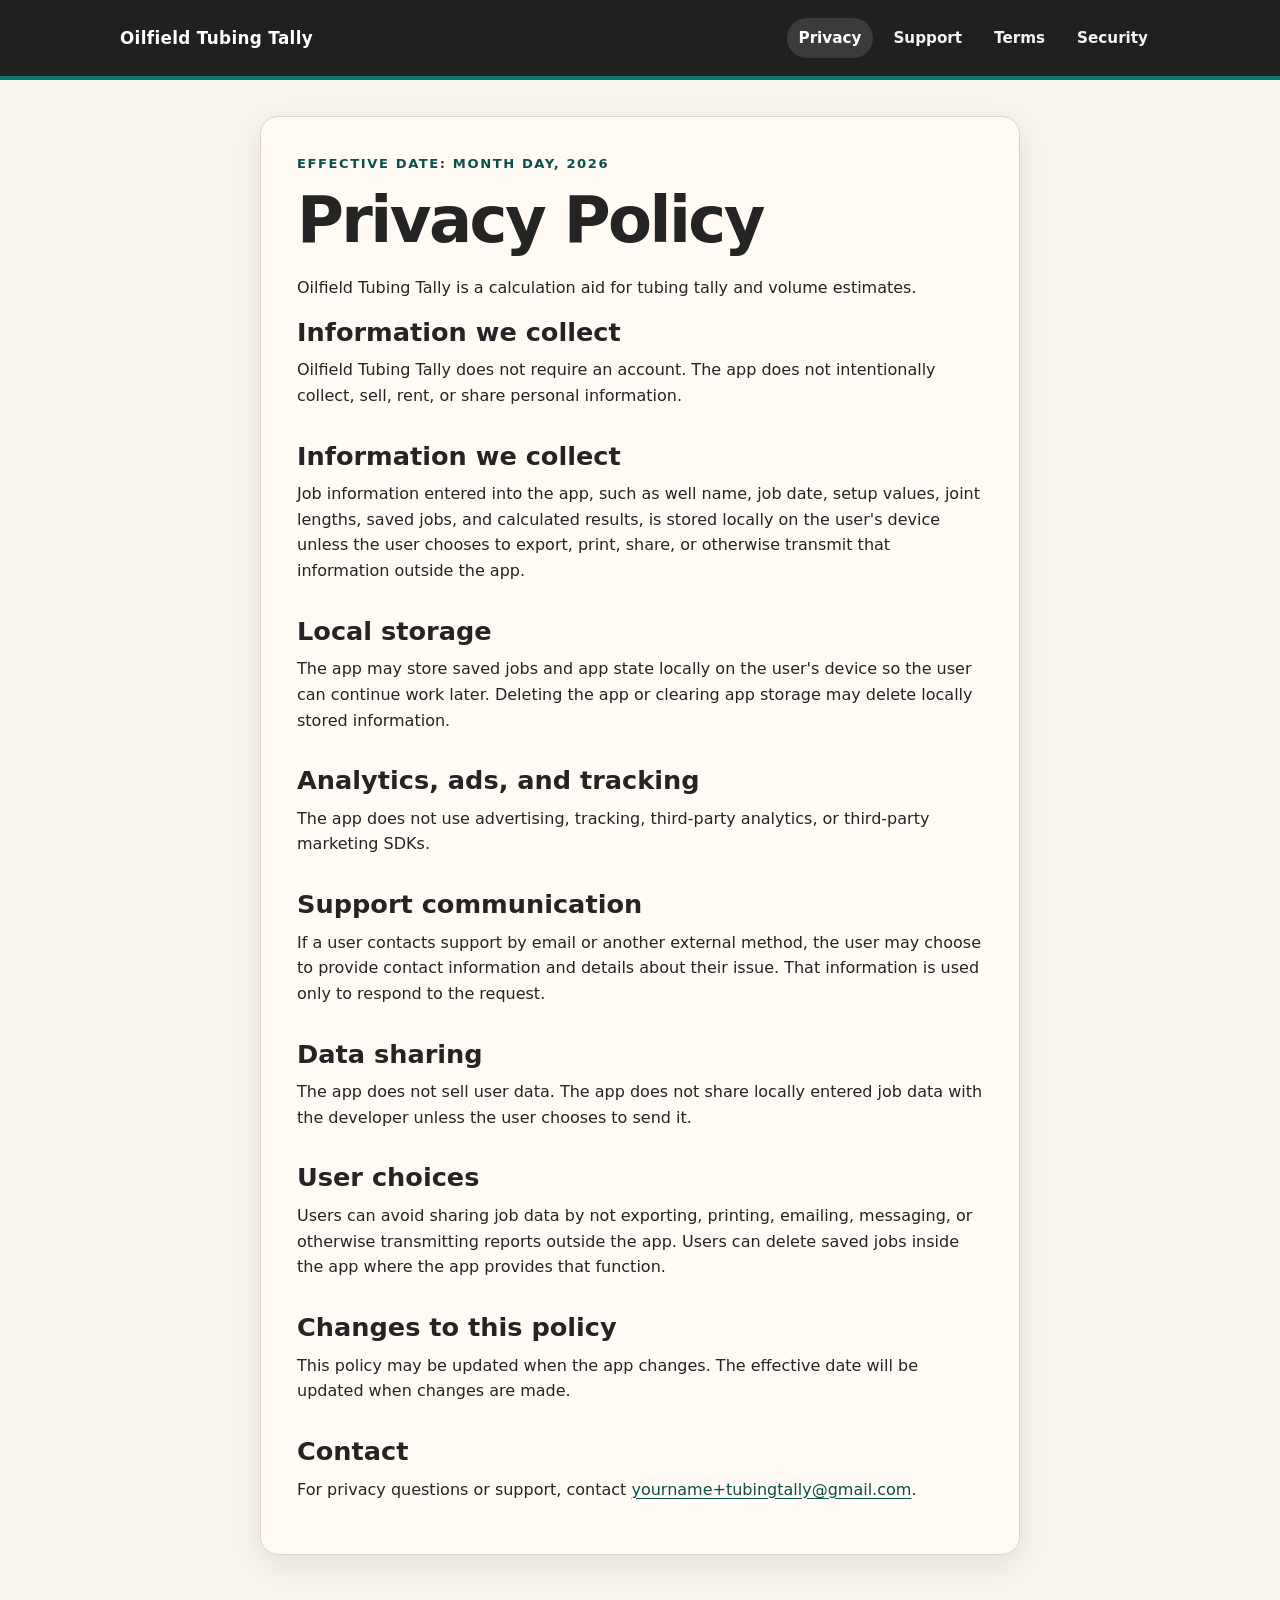
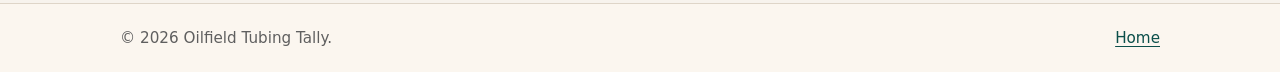
==== privacy.html @ 09df4617 "Add initial HTML structure and supporting files for Oilfield Tubing Tally app" ====
<!doctype html>
<html lang="en">
  <head>
    <meta charset="utf-8" />
    <meta name="viewport" content="width=device-width, initial-scale=1" />
    <title>Privacy Policy | Oilfield Tubing Tally</title>
    <meta name="description" content="Privacy Policy for Oilfield Tubing Tally." />
    <link rel="stylesheet" href="styles.css" />
  </head>
  <body>
    <header class="site-header">
      <div class="container header-inner">
        <a class="site-title" href="index.html">Oilfield Tubing Tally</a>
        <nav class="site-nav" aria-label="Main navigation">
          <a href="privacy.html" aria-current="page">Privacy</a>
          <a href="support.html">Support</a>
          <a href="terms.html">Terms</a>
          <a href="security.html">Security</a>
        </nav>
      </div>
    </header>

    <main class="container page-content narrow">
      <article class="card document">
        <!-- TODO: Replace this placeholder effective date with the actual publish date before submitting the privacy URL to App Store Connect. -->
        <p class="eyebrow">Effective date: Month Day, 2026</p>
        <h1>Privacy Policy</h1>
        <p>
          Oilfield Tubing Tally is a calculation aid for tubing tally and volume estimates.
        </p>
        <h2>Information we collect</h2>
        <p>
          Oilfield Tubing Tally does not require an account. The app does not
          intentionally collect, sell, rent, or share personal information.
        </p>

        <h2>Information we collect</h2>
        <p>
          Job information entered into the app, such as well name, job date,
          setup values, joint lengths, saved jobs, and calculated results, is
          stored locally on the user&apos;s device unless the user chooses to export,
          print, share, or otherwise transmit that information outside the app.
        </p>

        <h2>Local storage</h2>
        <p>
          The app may store saved jobs and app state locally on the user&apos;s device
          so the user can continue work later. Deleting the app or clearing app
          storage may delete locally stored information.
        </p>

        <h2>Analytics, ads, and tracking</h2>
        <p>
          The app does not use advertising, tracking, third-party analytics, or
          third-party marketing SDKs.
        </p>

        <h2>Support communication</h2>
        <p>
          If a user contacts support by email or another external method, the user
          may choose to provide contact information and details about their issue.
          That information is used only to respond to the request.
        </p>

        <h2>Data sharing</h2>
        <p>
          The app does not sell user data. The app does not share locally entered
          job data with the developer unless the user chooses to send it.
        </p>

        <h2>User choices</h2>
        <p>
          Users can avoid sharing job data by not exporting, printing, emailing,
          messaging, or otherwise transmitting reports outside the app. Users can
          delete saved jobs inside the app where the app provides that function.
        </p>

        <h2>Changes to this policy</h2>
        <p>
          This policy may be updated when the app changes. The effective date will
          be updated when changes are made.
        </p>

        <h2>Contact</h2>
        <p>
          For privacy questions or support, contact
          <!-- TODO: Replace this placeholder Gmail address with the final support/privacy email before publishing. -->
          <a href="mailto:yourname+tubingtally@gmail.com">yourname+tubingtally@gmail.com</a>.
        </p>
      </article>
    </main>

    <footer class="site-footer">
      <div class="container footer-inner">
        <p>&copy; 2026 Oilfield Tubing Tally.</p>
        <p><a href="index.html">Home</a></p>
      </div>
    </footer>
  </body>
</html>
---- styles.css ----
:root {
  --color-bg: #f7f3ed;
  --color-surface: #fffaf3;
  --color-text: #242424;
  --color-muted: #5f5f5f;
  --color-border: #ded5c8;
  --color-accent: #0f766e;
  --color-accent-dark: #0b4f4a;
  --color-warning-bg: #e6f0ee;
  --shadow-soft: 0 10px 30px rgba(40, 30, 20, 0.08);
  --radius-lg: 18px;
  --radius-md: 12px;
  --content-width: 1040px;
  --document-width: 760px;
}

* {
  box-sizing: border-box;
}

html {
  min-height: 100%;
}

body {
  min-height: 100%;
  margin: 0;
  font-family: system-ui, -apple-system, BlinkMacSystemFont, "Segoe UI", sans-serif;
  line-height: 1.6;
  color: var(--color-text);
  background: var(--color-bg);
}

a {
  color: var(--color-accent-dark);
  text-decoration-thickness: 0.08em;
  text-underline-offset: 0.18em;
}

a:hover,
a:focus-visible {
  color: var(--color-accent);
}

.container {
  width: min(100% - 32px, var(--content-width));
  margin-inline: auto;
}

.narrow {
  max-width: var(--document-width);
}

.site-header {
  background: #202020;
  color: #ffffff;
  border-bottom: 4px solid var(--color-accent);
}

.header-inner {
  display: flex;
  align-items: center;
  justify-content: space-between;
  gap: 24px;
  padding: 18px 0;
}

.site-title {
  color: #ffffff;
  font-size: 1.05rem;
  font-weight: 800;
  letter-spacing: 0.02em;
  text-decoration: none;
}

.site-title:hover,
.site-title:focus-visible {
  color: #ffffff;
}

.site-nav {
  display: flex;
  align-items: center;
  flex-wrap: wrap;
  gap: 8px;
}

.site-nav a {
  color: #f4f4f4;
  border-radius: 999px;
  padding: 8px 12px;
  font-size: 0.95rem;
  font-weight: 650;
  text-decoration: none;
}

.site-nav a:hover,
.site-nav a:focus-visible,
.site-nav a[aria-current="page"] {
  background: rgba(255, 255, 255, 0.12);
  color: #ffffff;
}

.page-content {
  padding: 36px 0 48px;
}

.card {
  background: var(--color-surface);
  border: 1px solid var(--color-border);
  border-radius: var(--radius-lg);
  box-shadow: var(--shadow-soft);
  padding: clamp(22px, 4vw, 36px);
}

.hero {
  margin-bottom: 24px;
}

.eyebrow {
  margin: 0 0 8px;
  color: var(--color-accent-dark);
  font-size: 0.82rem;
  font-weight: 800;
  letter-spacing: 0.12em;
  text-transform: uppercase;
}

h1,
h2 {
  line-height: 1.2;
}

h1 {
  margin: 0 0 16px;
  font-size: clamp(2rem, 6vw, 4rem);
  letter-spacing: -0.04em;
}

h2 {
  margin: 32px 0 10px;
  font-size: clamp(1.25rem, 3vw, 1.6rem);
}

.card h2:first-child,
.document h2:first-of-type {
  margin-top: 0;
}

p {
  margin: 0 0 16px;
}

.lead {
  max-width: 760px;
  color: var(--color-muted);
  font-size: clamp(1.1rem, 2.4vw, 1.35rem);
}

.grid {
  display: grid;
  gap: 24px;
  margin-bottom: 24px;
}

.two-column {
  grid-template-columns: repeat(2, minmax(0, 1fr));
}

.warning-card {
  background: var(--color-warning-bg);
  border-color: #bad1cd;
}

.button-row {
  display: flex;
  flex-wrap: wrap;
  gap: 12px;
  margin-top: 28px;
}

.button {
  display: inline-flex;
  align-items: center;
  justify-content: center;
  min-height: 44px;
  border: 1px solid var(--color-accent);
  border-radius: var(--radius-md);
  padding: 10px 16px;
  color: var(--color-accent-dark);
  font-weight: 750;
  text-decoration: none;
}

.button.primary {
  background: var(--color-accent);
  color: #ffffff;
}

.button:hover,
.button:focus-visible {
  background: var(--color-accent-dark);
  border-color: var(--color-accent-dark);
  color: #ffffff;
}

.link-list {
  display: grid;
  gap: 10px;
  margin: 0;
  padding-left: 1.2rem;
}

.document ul {
  padding-left: 1.3rem;
}

.document li {
  margin-bottom: 8px;
}

.site-footer {
  border-top: 1px solid var(--color-border);
  color: var(--color-muted);
  background: rgba(255, 250, 243, 0.55);
}

.footer-inner {
  display: flex;
  align-items: center;
  justify-content: space-between;
  gap: 16px;
  padding: 22px 0;
  font-size: 0.95rem;
}

.footer-inner p {
  margin: 0;
}

@media (max-width: 720px) {
  .header-inner,
  .footer-inner {
    align-items: flex-start;
    flex-direction: column;
  }

  .site-nav {
    width: 100%;
  }

  .site-nav a {
    padding-inline: 10px;
  }

  .two-column {
    grid-template-columns: 1fr;
  }
}
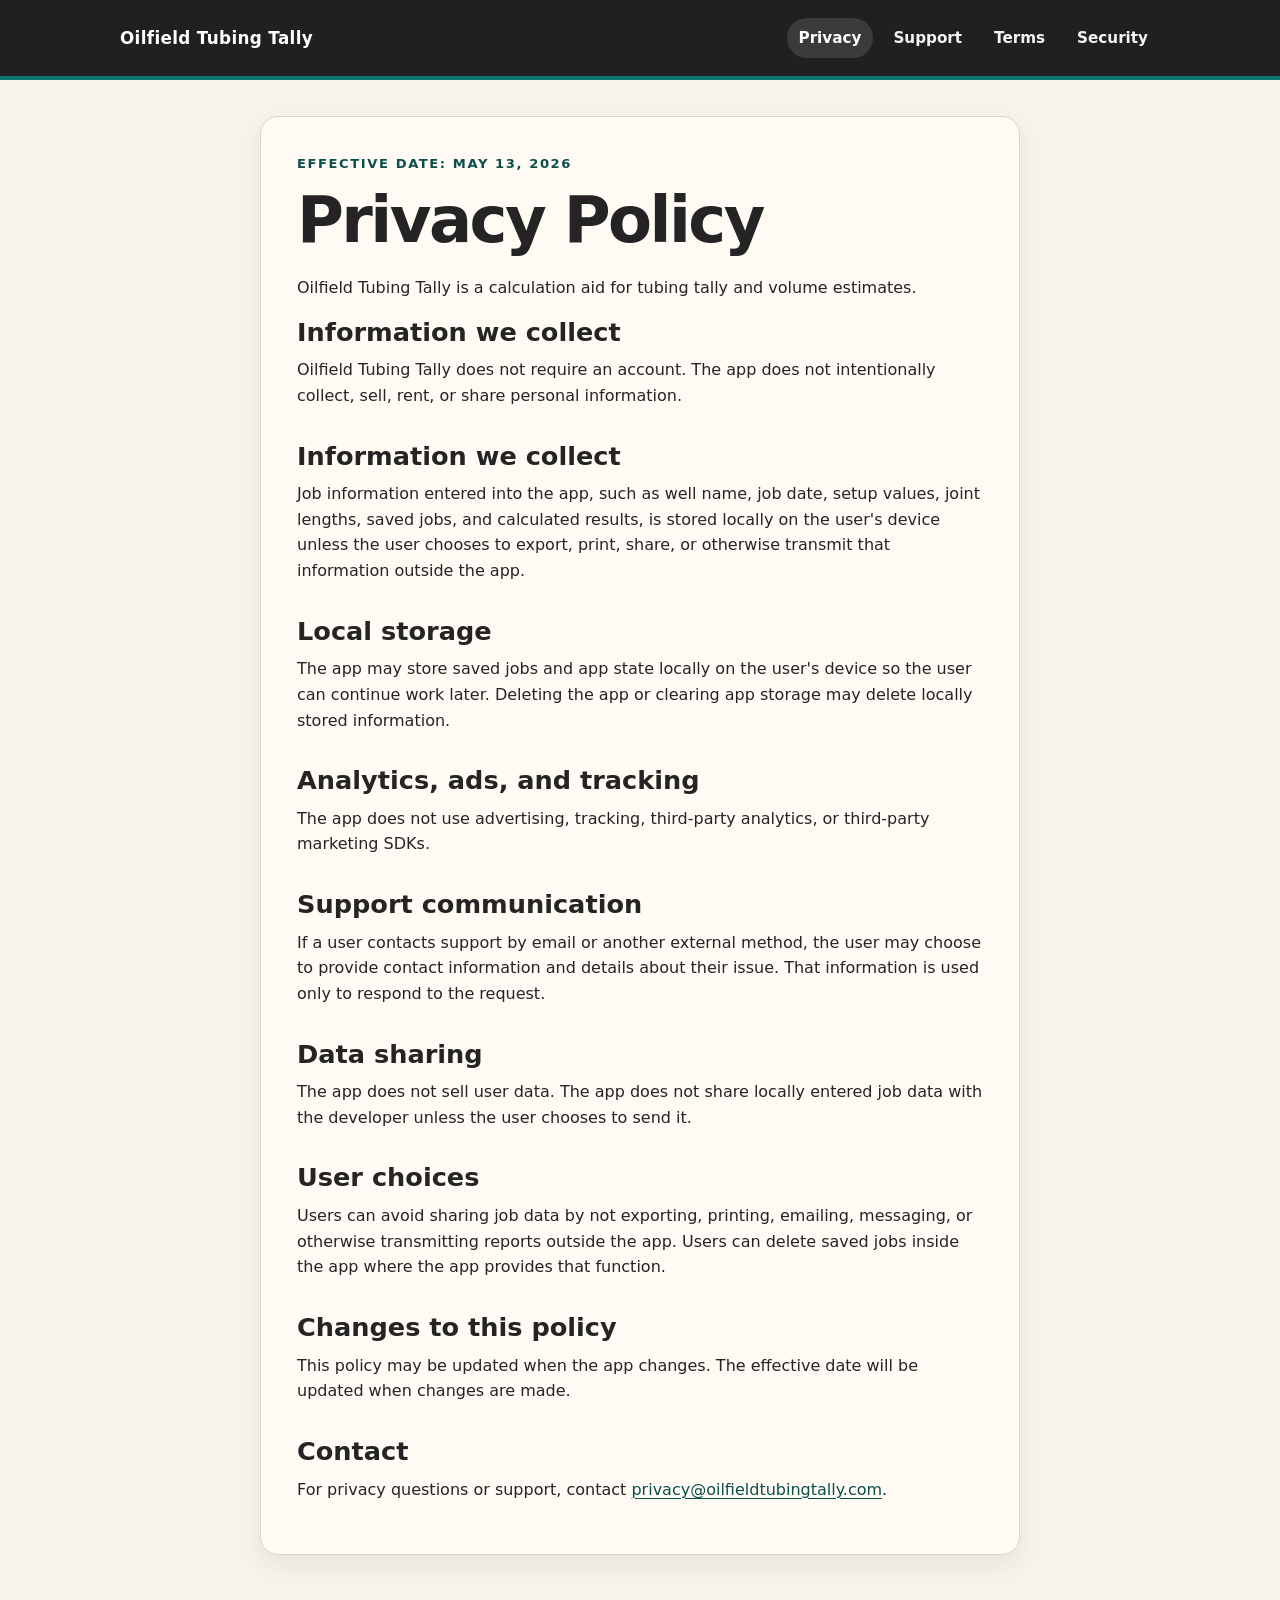
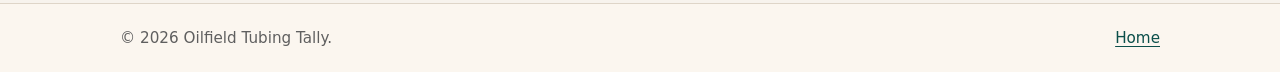
==== commit 2221eabd: "Update support email and effective date in privacy and support pages" ====
--- a/privacy.html
+++ b/privacy.html
@@ -22,8 +22,7 @@
 
     <main class="container page-content narrow">
       <article class="card document">
-        <!-- TODO: Replace this placeholder effective date with the actual publish date before submitting the privacy URL to App Store Connect. -->
-        <p class="eyebrow">Effective date: Month Day, 2026</p>
+        <p class="eyebrow">Effective date: May 13, 2026</p>
         <h1>Privacy Policy</h1>
         <p>
           Oilfield Tubing Tally is a calculation aid for tubing tally and volume estimates.
@@ -84,8 +83,7 @@
         <h2>Contact</h2>
         <p>
           For privacy questions or support, contact
-          <!-- TODO: Replace this placeholder Gmail address with the final support/privacy email before publishing. -->
-          <a href="mailto:yourname+tubingtally@gmail.com">yourname+tubingtally@gmail.com</a>.
+          <a href="mailto:privacy@oilfieldtubingtally.com">privacy@oilfieldtubingtally.com</a>.
         </p>
       </article>
     </main>
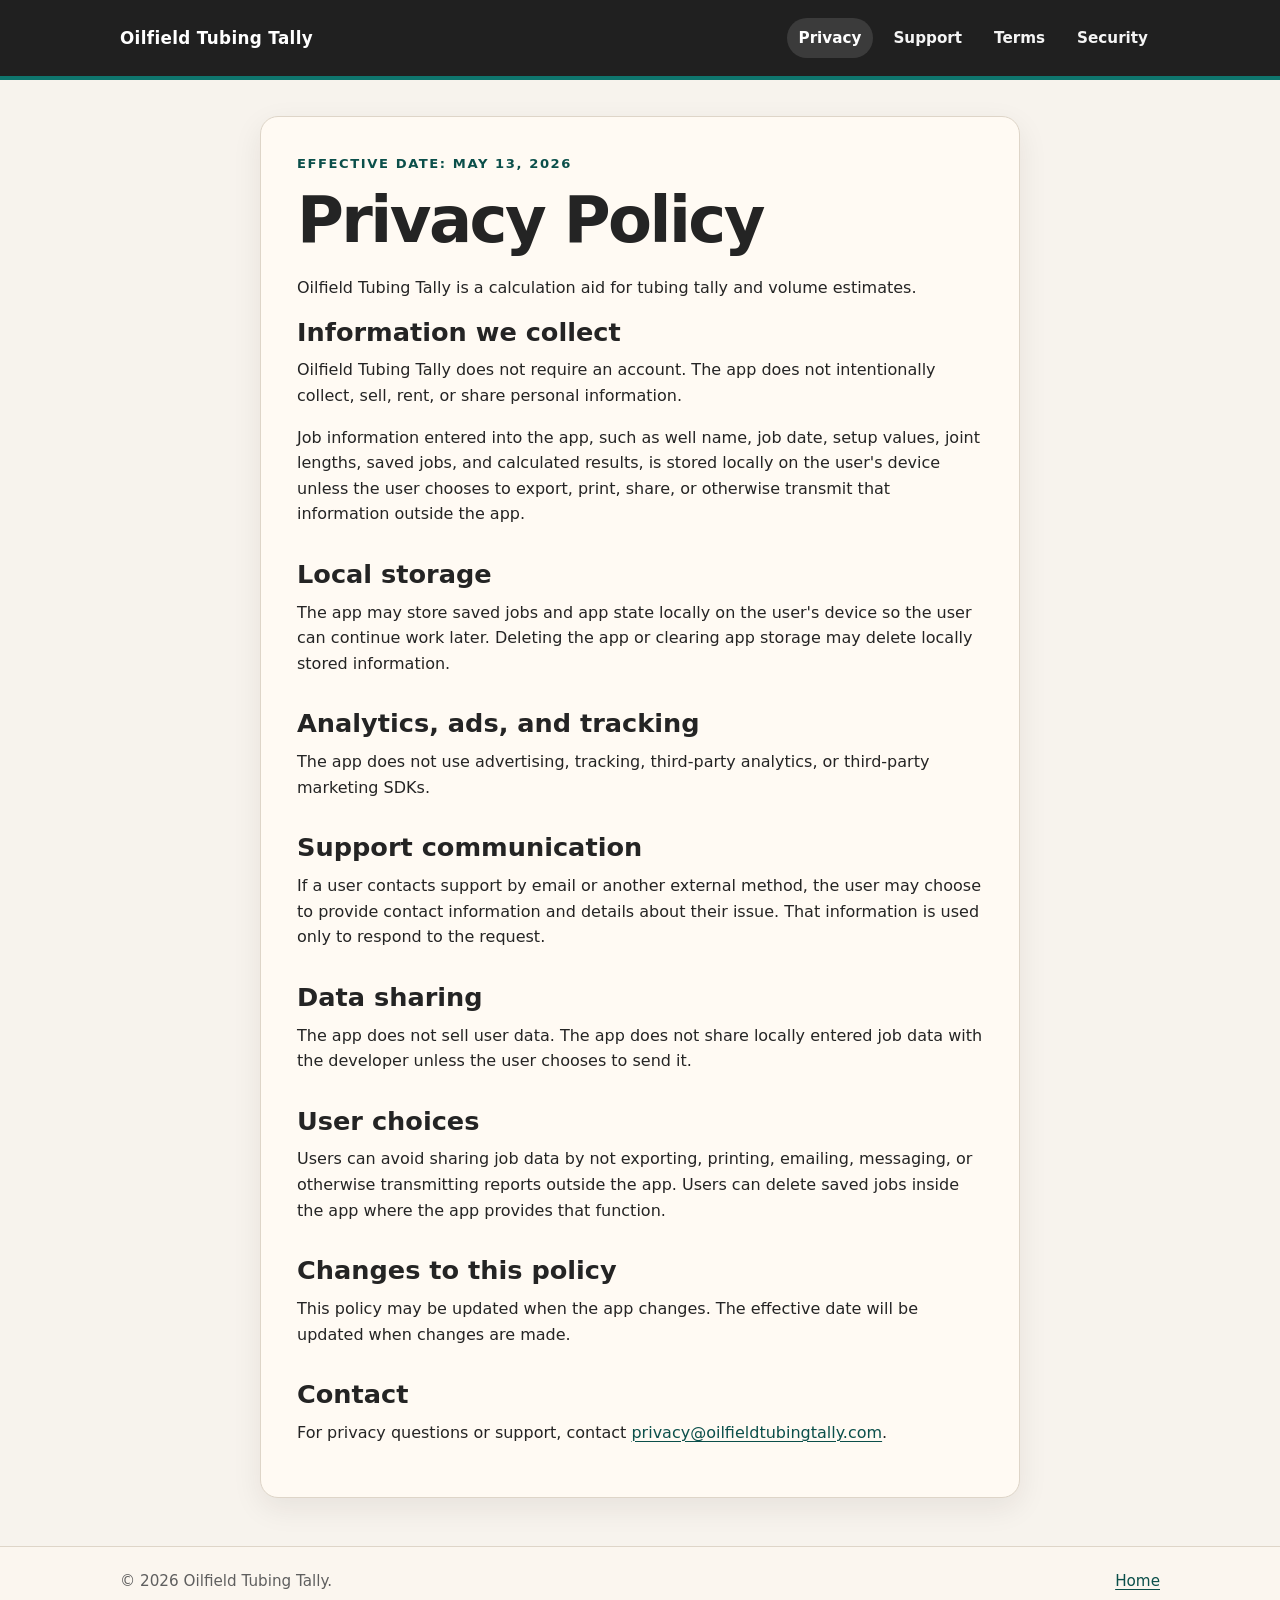
==== commit e9af2ca3: "Remove redundant section header from privacy policy" ====
--- a/privacy.html
+++ b/privacy.html
@@ -32,8 +32,6 @@
           Oilfield Tubing Tally does not require an account. The app does not
           intentionally collect, sell, rent, or share personal information.
         </p>
-
-        <h2>Information we collect</h2>
         <p>
           Job information entered into the app, such as well name, job date,
           setup values, joint lengths, saved jobs, and calculated results, is
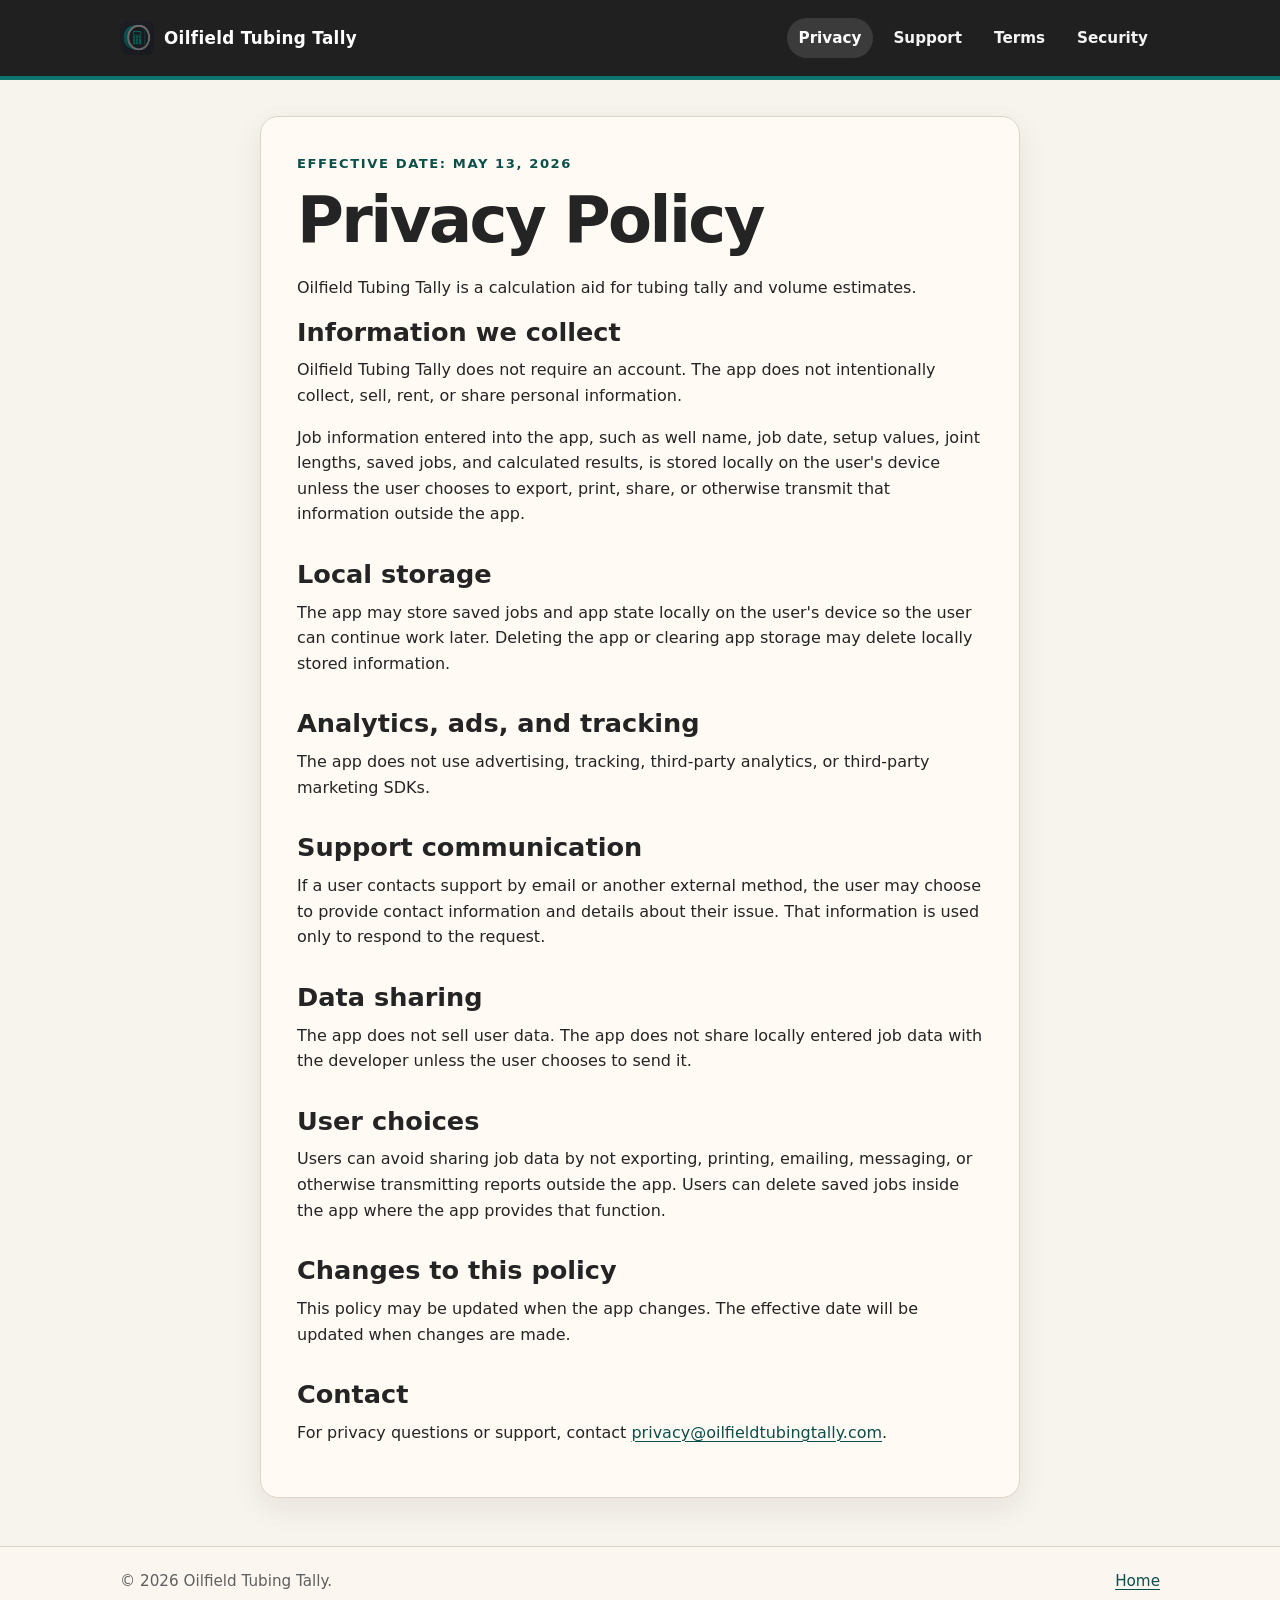
==== commit 50cb2eb6: "Enhance site title accessibility and visual design by adding an icon and updating markup across mult" ====
--- a/privacy.html
+++ b/privacy.html
@@ -5,12 +5,17 @@
     <meta name="viewport" content="width=device-width, initial-scale=1" />
     <title>Privacy Policy | Oilfield Tubing Tally</title>
     <meta name="description" content="Privacy Policy for Oilfield Tubing Tally." />
+    <link rel="icon" href="favicon.ico" sizes="any" />
+    <link rel="apple-touch-icon" href="apple-touch-icon.png" />
     <link rel="stylesheet" href="styles.css" />
   </head>
   <body>
     <header class="site-header">
       <div class="container header-inner">
-        <a class="site-title" href="index.html">Oilfield Tubing Tally</a>
+        <a class="site-title" href="index.html" aria-label="Oilfield Tubing Tally home">
+          <img class="site-title-icon" src="apple-touch-icon.png" alt="" aria-hidden="true" />
+          <span>Oilfield Tubing Tally</span>
+        </a>
         <nav class="site-nav" aria-label="Main navigation">
           <a href="privacy.html" aria-current="page">Privacy</a>
           <a href="support.html">Support</a>
--- a/styles.css
+++ b/styles.css
@@ -66,11 +66,22 @@
 }
 
 .site-title {
+  display: inline-flex;
+  align-items: center;
+  gap: 10px;
   color: #ffffff;
   font-size: 1.05rem;
   font-weight: 800;
   letter-spacing: 0.02em;
   text-decoration: none;
+}
+
+.site-title-icon {
+  width: 34px;
+  height: 34px;
+  border-radius: 8px;
+  object-fit: cover;
+  flex: 0 0 auto;
 }
 
 .site-title:hover,
@@ -245,6 +256,11 @@
     flex-direction: column;
   }
 
+  .site-title-icon {
+    width: 32px;
+    height: 32px;
+  }
+
   .site-nav {
     width: 100%;
   }
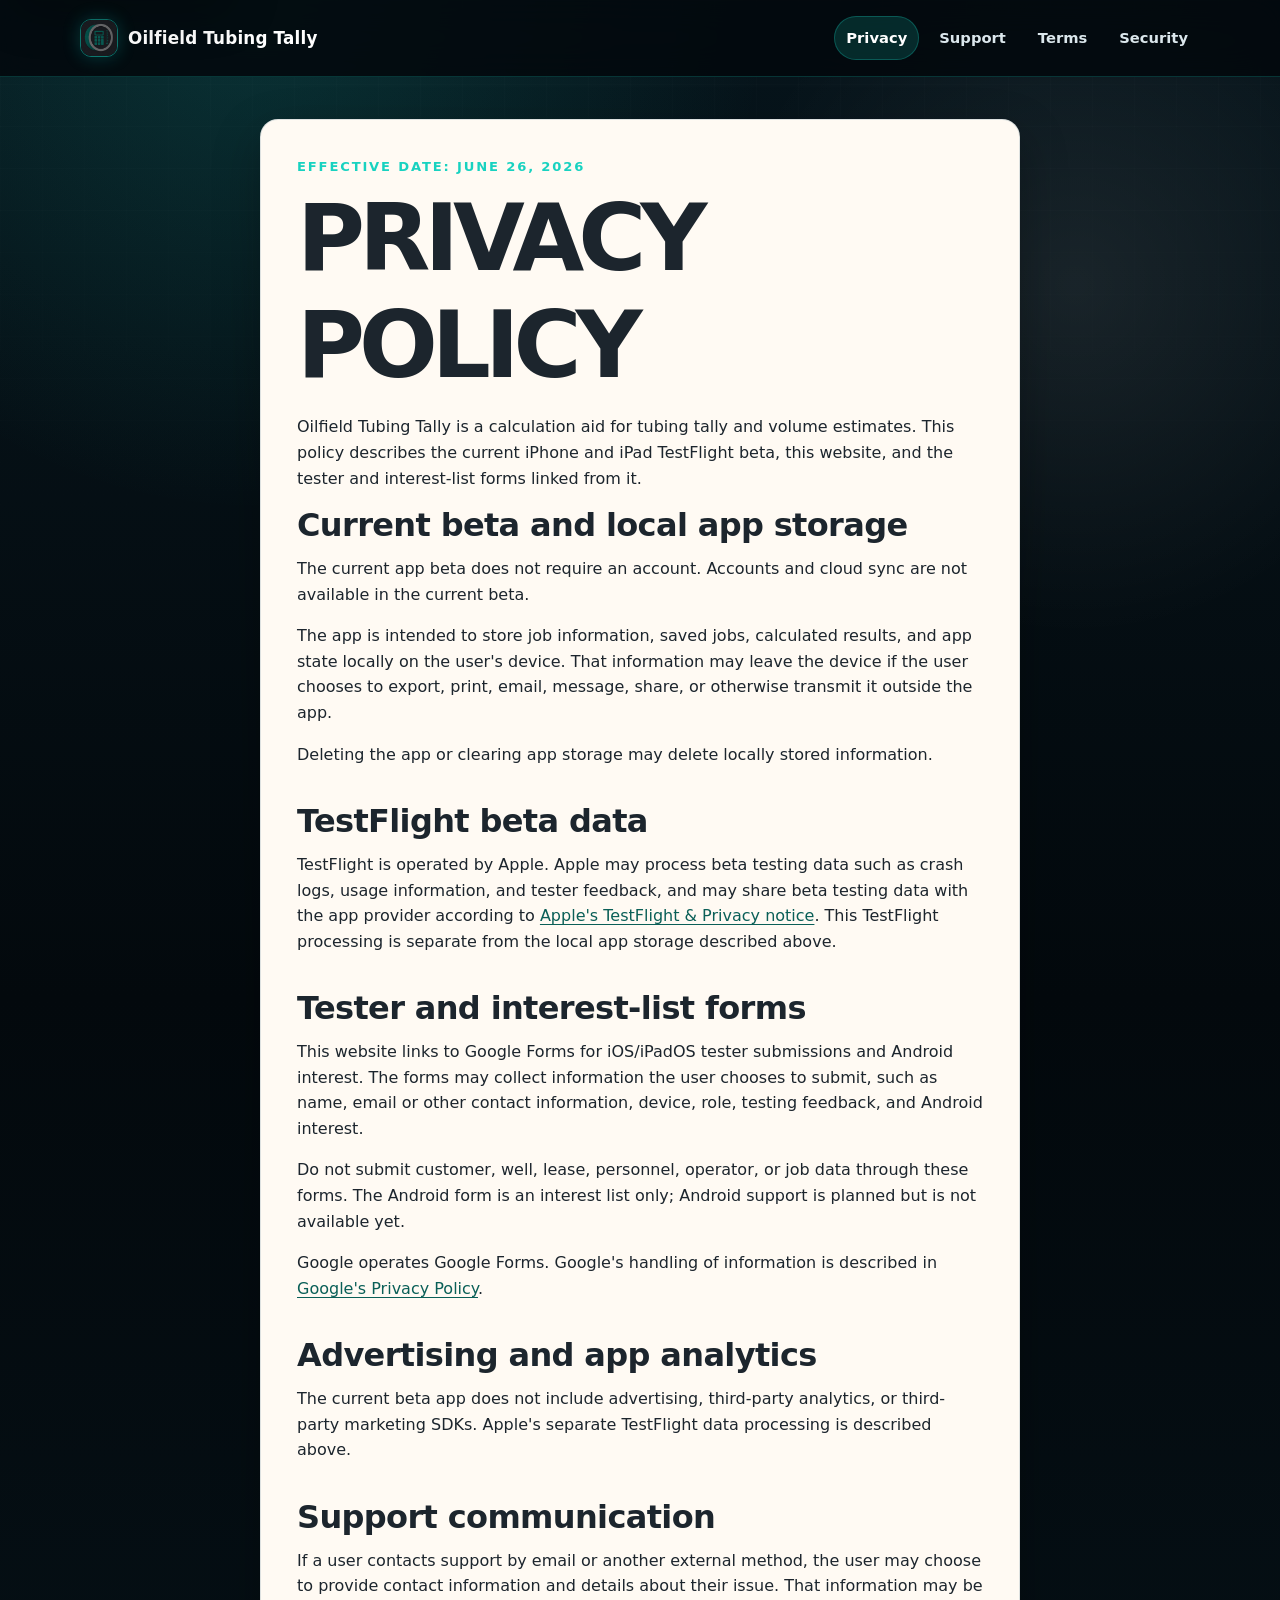
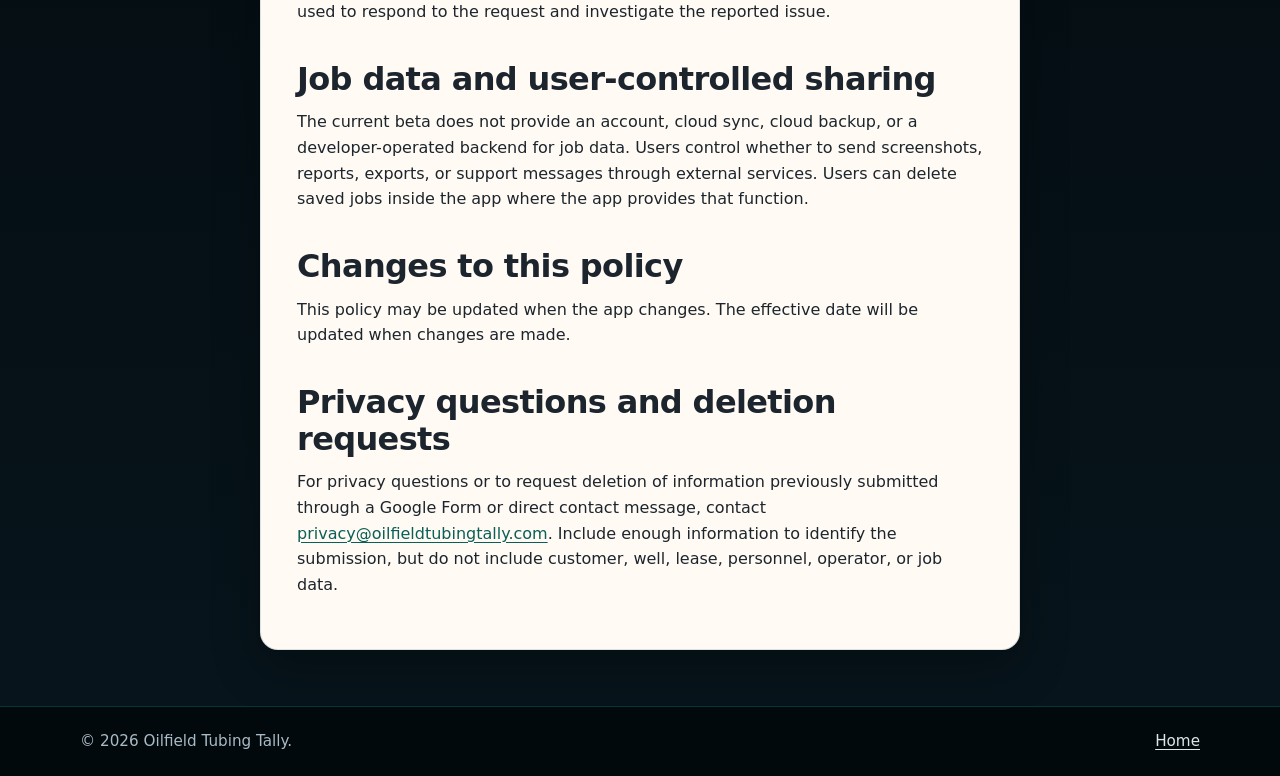
==== commit 8f269908: "Enhance accessibility and content clarity across multiple pages; add skip links, update headings, an" ====
--- a/privacy.html
+++ b/privacy.html
@@ -10,6 +10,7 @@
     <link rel="stylesheet" href="styles.css" />
   </head>
   <body>
+    <a class="skip-link" href="#main-content">Skip to main content</a>
     <header class="site-header">
       <div class="container header-inner">
         <a class="site-title" href="index.html" aria-label="Oilfield Tubing Tally home">
@@ -25,56 +26,82 @@
       </div>
     </header>
 
-    <main class="container page-content narrow">
+    <main class="container page-content narrow" id="main-content" tabindex="-1">
       <article class="card document">
-        <p class="eyebrow">Effective date: May 13, 2026</p>
+        <p class="eyebrow">Effective date: June 26, 2026</p>
         <h1>Privacy Policy</h1>
         <p>
-          Oilfield Tubing Tally is a calculation aid for tubing tally and volume estimates.
+          Oilfield Tubing Tally is a calculation aid for tubing tally and volume
+          estimates. This policy describes the current iPhone and iPad TestFlight
+          beta, this website, and the tester and interest-list forms linked from it.
         </p>
-        <h2>Information we collect</h2>
+
+        <h2>Current beta and local app storage</h2>
         <p>
-          Oilfield Tubing Tally does not require an account. The app does not
-          intentionally collect, sell, rent, or share personal information.
+          The current app beta does not require an account. Accounts and cloud sync
+          are not available in the current beta.
         </p>
         <p>
-          Job information entered into the app, such as well name, job date,
-          setup values, joint lengths, saved jobs, and calculated results, is
-          stored locally on the user&apos;s device unless the user chooses to export,
-          print, share, or otherwise transmit that information outside the app.
+          The app is intended to store job information, saved jobs, calculated
+          results, and app state locally on the user&apos;s device. That information
+          may leave the device if the user chooses to export, print, email, message,
+          share, or otherwise transmit it outside the app.
+        </p>
+        <p>
+          Deleting the app or clearing app storage may delete locally stored
+          information.
         </p>
 
-        <h2>Local storage</h2>
+        <h2>TestFlight beta data</h2>
         <p>
-          The app may store saved jobs and app state locally on the user&apos;s device
-          so the user can continue work later. Deleting the app or clearing app
-          storage may delete locally stored information.
+          TestFlight is operated by Apple. Apple may process beta testing data such
+          as crash logs, usage information, and tester feedback, and may share beta
+          testing data with the app provider according to
+          <a href="https://www.apple.com/legal/privacy/data/en/test-flight/">Apple&apos;s TestFlight &amp; Privacy notice</a>.
+          This TestFlight processing is separate from the local app storage
+          described above.
         </p>
 
-        <h2>Analytics, ads, and tracking</h2>
+        <h2>Tester and interest-list forms</h2>
         <p>
-          The app does not use advertising, tracking, third-party analytics, or
-          third-party marketing SDKs.
+          This website links to Google Forms for iOS/iPadOS tester submissions and
+          Android interest. The forms may collect information the user chooses to
+          submit, such as name, email or other contact information, device, role,
+          testing feedback, and Android interest.
+        </p>
+        <p>
+          Do not submit customer, well, lease, personnel, operator, or job data
+          through these forms. The Android form is an interest list only; Android
+          support is planned but is not available yet.
+        </p>
+        <p>
+          Google operates Google Forms. Google&apos;s handling of information is
+          described in
+          <a href="https://policies.google.com/privacy">Google&apos;s Privacy Policy</a>.
+        </p>
+
+        <h2>Advertising and app analytics</h2>
+        <p>
+          The current beta app does not include advertising, third-party analytics,
+          or third-party marketing SDKs. Apple&apos;s separate TestFlight data
+          processing is described above.
         </p>
 
         <h2>Support communication</h2>
         <p>
           If a user contacts support by email or another external method, the user
           may choose to provide contact information and details about their issue.
-          That information is used only to respond to the request.
+          That information may be used to respond to the request and investigate
+          the reported issue.
         </p>
 
-        <h2>Data sharing</h2>
+        <h2>Job data and user-controlled sharing</h2>
         <p>
-          The app does not sell user data. The app does not share locally entered
-          job data with the developer unless the user chooses to send it.
-        </p>
-
-        <h2>User choices</h2>
-        <p>
-          Users can avoid sharing job data by not exporting, printing, emailing,
-          messaging, or otherwise transmitting reports outside the app. Users can
-          delete saved jobs inside the app where the app provides that function.
+          The current beta does not provide an account, cloud sync, cloud backup, or
+          a developer-operated backend for job data. Users control whether to send
+          screenshots, reports, exports, or support messages through external
+          services. Users can delete saved jobs inside the app where the app
+          provides that function.
         </p>
 
         <h2>Changes to this policy</h2>
@@ -83,10 +110,13 @@
           be updated when changes are made.
         </p>
 
-        <h2>Contact</h2>
+        <h2>Privacy questions and deletion requests</h2>
         <p>
-          For privacy questions or support, contact
+          For privacy questions or to request deletion of information previously
+          submitted through a Google Form or direct contact message, contact
           <a href="mailto:privacy@oilfieldtubingtally.com">privacy@oilfieldtubingtally.com</a>.
+          Include enough information to identify the submission, but do not include
+          customer, well, lease, personnel, operator, or job data.
         </p>
       </article>
     </main>
--- a/styles.css
+++ b/styles.css
@@ -1,17 +1,143 @@
 :root {
-  --color-bg: #f7f3ed;
-  --color-surface: #fffaf3;
-  --color-text: #242424;
-  --color-muted: #5f5f5f;
-  --color-border: #ded5c8;
-  --color-accent: #0f766e;
-  --color-accent-dark: #0b4f4a;
+  --color-bg: #061015;
+  --color-bg-deep: #03090d;
+  --color-surface: #0f1b23;
+  --color-surface-strong: #14242e;
+  --color-surface-light: #fffaf3;
+  --color-text: #f4f7f8;
+  --color-text-dark: #1c252d;
+  --color-muted: #a9bac4;
+  --color-muted-dark: #5f6f7b;
+  --color-border: rgba(133, 158, 172, 0.28);
+  --color-border-light: #d8e0e5;
+  --color-accent: #0f8f82;
+  --color-accent-bright: #18d2c0;
+  --color-accent-dark: #0a5f57;
+  --color-danger: #9e2017;
   --color-warning-bg: #e6f0ee;
-  --shadow-soft: 0 10px 30px rgba(40, 30, 20, 0.08);
+  --shadow-soft: 0 18px 48px rgba(0, 0, 0, 0.28);
+  --shadow-glow: 0 0 38px rgba(24, 210, 192, 0.28);
+  --radius-xl: 26px;
   --radius-lg: 18px;
   --radius-md: 12px;
-  --content-width: 1040px;
+  --content-width: 1120px;
   --document-width: 760px;
+
+}
+
+
+/* How it works timeline */
+.how-it-works {
+  padding: clamp(24px, 4vw, 38px);
+  text-align: center;
+}
+
+.how-it-works > .eyebrow {
+  margin: 0 0 1.75rem;
+  color: var(--color-text-dark);
+  font-size: clamp(1.35rem, 2vw, 1.9rem);
+  font-weight: 900;
+  letter-spacing: 0.12em;
+}
+
+.how-it-works .steps {
+  position: relative;
+  display: grid;
+  grid-template-columns: repeat(4, minmax(0, 1fr));
+  gap: clamp(1rem, 3vw, 2.5rem);
+  padding: 0;
+  text-align: center;
+}
+
+.how-it-works .step {
+  position: relative;
+  display: flex;
+  flex-direction: column;
+  align-items: center;
+  text-align: center;
+}
+
+.how-it-works .step:not(:last-child)::after {
+  content: "";
+  position: absolute;
+  top: 2.75rem;
+  left: calc(50% + 3.1rem);
+  z-index: 0;
+  width: calc(100% - 6.2rem);
+  border-top: 3px dashed rgba(8, 42, 47, 0.55);
+}
+
+.step-icon-wrap {
+  position: relative;
+  z-index: 1;
+  display: inline-flex;
+  margin-bottom: 1.15rem;
+}
+
+.how-it-works .step-icon {
+  display: grid;
+  width: 5.5rem;
+  height: 5.5rem;
+  margin: 0;
+  place-items: center;
+  color: var(--color-accent-bright);
+  background: #021218;
+  border: 3px solid rgba(255, 255, 255, 0.78);
+  border-radius: 999px;
+  box-shadow: 0 0.7rem 1.35rem rgba(2, 18, 24, 0.25);
+}
+
+.how-it-works .step-number {
+  position: absolute;
+  top: 0.4rem;
+  right: -0.55rem;
+  display: grid;
+  width: 2.1rem;
+  height: 2.1rem;
+  margin: 0;
+  place-items: center;
+  color: #ffffff;
+  background: var(--color-accent-dark);
+  border: 2px solid rgba(255, 255, 255, 0.85);
+  border-radius: 999px;
+  font-size: 1rem;
+  font-weight: 900;
+  line-height: 1;
+  box-shadow: 0 0.35rem 0.8rem rgba(2, 18, 24, 0.25);
+}
+
+.how-it-works .step h3 {
+  margin: 0 0 0.55rem;
+  color: var(--color-text-dark);
+  font-size: clamp(1.05rem, 1.7vw, 1.25rem);
+}
+
+.how-it-works .step p {
+  max-width: 16rem;
+  margin: 0;
+  color: var(--color-muted-dark);
+}
+
+@media (max-width: 940px) {
+  .how-it-works .steps {
+    grid-template-columns: repeat(2, minmax(0, 1fr));
+    row-gap: 2.5rem;
+  }
+
+  .how-it-works .step:not(:last-child)::after {
+    display: none;
+  }
+}
+
+@media (max-width: 720px) {
+  .how-it-works .steps {
+    grid-template-columns: 1fr;
+  }
+
+  .how-it-works .step-icon {
+    width: 5.25rem;
+    height: 5.25rem;
+  }
 }
 
 * {
@@ -20,6 +146,23 @@
 
 html {
   min-height: 100%;
+  scroll-behavior: smooth;
+}
+
+@media (prefers-reduced-motion: reduce) {
+  html {
+    scroll-behavior: auto;
+  }
+}
+
+[id] {
+  scroll-margin-top: 96px;
+}
+
+@media (max-width: 720px) {
+  [id] {
+    scroll-margin-top: 190px;
+  }
 }
 
 body {
@@ -28,18 +171,79 @@
   font-family: system-ui, -apple-system, BlinkMacSystemFont, "Segoe UI", sans-serif;
   line-height: 1.6;
   color: var(--color-text);
-  background: var(--color-bg);
+  background:
+    radial-gradient(circle at 20% 0%, rgba(24, 210, 192, 0.16), transparent 32rem),
+    radial-gradient(circle at 84% 12%, rgba(255, 255, 255, 0.08), transparent 22rem),
+    linear-gradient(180deg, #07151c 0%, var(--color-bg-deep) 42%, #07151c 100%);
+}
+
+body::before {
+  position: fixed;
+  inset: 0;
+  z-index: -1;
+  pointer-events: none;
+  content: "";
+  background:
+    linear-gradient(rgba(255, 255, 255, 0.018) 1px, transparent 1px),
+    linear-gradient(90deg, rgba(255, 255, 255, 0.014) 1px, transparent 1px);
+  background-size: 42px 42px;
+  mask-image: linear-gradient(to bottom, rgba(0, 0, 0, 0.75), transparent 78%);
 }
 
 a {
-  color: var(--color-accent-dark);
+  color: var(--color-accent-bright);
   text-decoration-thickness: 0.08em;
   text-underline-offset: 0.18em;
 }
 
 a:hover,
 a:focus-visible {
-  color: var(--color-accent);
+  color: #ffffff;
+}
+
+.visually-hidden {
+  position: absolute;
+  width: 1px;
+  height: 1px;
+  padding: 0;
+  margin: -1px;
+  overflow: hidden;
+  clip: rect(0, 0, 0, 0);
+  clip-path: inset(50%);
+  white-space: nowrap;
+  border: 0;
+}
+
+.skip-link {
+  position: fixed;
+  top: 12px;
+  left: 12px;
+  z-index: 100;
+  display: inline-flex;
+  align-items: center;
+  min-height: 44px;
+  padding: 8px 14px;
+  color: #ffffff;
+  font-weight: 800;
+  text-decoration: none;
+  background: var(--color-accent-dark);
+  border: 2px solid #ffffff;
+  border-radius: var(--radius-md);
+  box-shadow: var(--shadow-soft);
+  transform: translateY(calc(-100% - 20px));
+}
+
+.skip-link:focus,
+.skip-link:focus-visible {
+  color: #ffffff;
+  outline: 3px solid var(--color-accent-bright);
+  outline-offset: 3px;
+  transform: translateY(0);
+}
+
+img {
+  max-width: 100%;
+  height: auto;
 }
 
 .container {
@@ -52,9 +256,13 @@
 }
 
 .site-header {
-  background: #202020;
-  color: #ffffff;
-  border-bottom: 4px solid var(--color-accent);
+  position: sticky;
+  top: 0;
+  z-index: 20;
+  color: #ffffff;
+  background: rgba(3, 9, 13, 0.88);
+  border-bottom: 1px solid rgba(24, 210, 192, 0.22);
+  backdrop-filter: blur(16px);
 }
 
 .header-inner {
@@ -62,7 +270,7 @@
   align-items: center;
   justify-content: space-between;
   gap: 24px;
-  padding: 18px 0;
+  padding: 16px 0;
 }
 
 .site-title {
@@ -71,16 +279,18 @@
   gap: 10px;
   color: #ffffff;
   font-size: 1.05rem;
-  font-weight: 800;
-  letter-spacing: 0.02em;
+  font-weight: 850;
+  letter-spacing: 0.01em;
   text-decoration: none;
 }
 
 .site-title-icon {
-  width: 34px;
-  height: 34px;
-  border-radius: 8px;
+  width: 38px;
+  height: 38px;
+  border: 1px solid rgba(24, 210, 192, 0.55);
+  border-radius: 11px;
   object-fit: cover;
+  box-shadow: 0 0 18px rgba(24, 210, 192, 0.24);
   flex: 0 0 auto;
 }
 
@@ -97,27 +307,31 @@
 }
 
 .site-nav a {
-  color: #f4f4f4;
+  display: inline-flex;
+  align-items: center;
+  min-height: 44px;
+  color: #dbe7ec;
   border-radius: 999px;
   padding: 8px 12px;
-  font-size: 0.95rem;
-  font-weight: 650;
+  font-size: 0.92rem;
+  font-weight: 700;
   text-decoration: none;
 }
 
 .site-nav a:hover,
 .site-nav a:focus-visible,
 .site-nav a[aria-current="page"] {
-  background: rgba(255, 255, 255, 0.12);
-  color: #ffffff;
+  color: #ffffff;
+  background: rgba(24, 210, 192, 0.16);
+  box-shadow: inset 0 0 0 1px rgba(24, 210, 192, 0.28);
 }
 
 .page-content {
-  padding: 36px 0 48px;
+  padding: 42px 0 56px;
 }
 
 .card {
-  background: var(--color-surface);
+  background: linear-gradient(180deg, rgba(20, 36, 46, 0.94), rgba(10, 21, 28, 0.94));
   border: 1px solid var(--color-border);
   border-radius: var(--radius-lg);
   box-shadow: var(--shadow-soft);
@@ -128,29 +342,111 @@
   margin-bottom: 24px;
 }
 
+.landing-hero,
+.hero.card {
+  position: relative;
+  overflow: hidden;
+  min-height: 520px;
+  padding: clamp(28px, 6vw, 72px);
+  background:
+    linear-gradient(90deg, rgba(3, 9, 13, 0.96) 0%, rgba(6, 16, 21, 0.9) 48%, rgba(6, 16, 21, 0.58) 100%),
+    radial-gradient(circle at 78% 28%, rgba(24, 210, 192, 0.18), transparent 24rem),
+    linear-gradient(180deg, #0d1a22 0%, #071117 100%);
+}
+
+.landing-hero::after,
+.hero.card::after {
+  position: absolute;
+  right: -8%;
+  bottom: -22%;
+  width: 62%;
+  height: 58%;
+  content: "";
+  background: radial-gradient(ellipse at center, rgba(255, 255, 255, 0.11), rgba(255, 255, 255, 0.03) 38%, transparent 68%);
+  transform: rotate(-8deg);
+}
+
+.hero-grid {
+  position: relative;
+  z-index: 1;
+  display: grid;
+  grid-template-columns: minmax(0, 1fr) minmax(260px, 420px);
+  align-items: center;
+  gap: clamp(28px, 6vw, 72px);
+}
+
+.hero-copy {
+  max-width: 610px;
+}
+
+.hero-brand-row {
+  display: flex;
+  align-items: center;
+  gap: 24px;
+  margin-bottom: 28px;
+}
+
+.hero-logo,
+.app-icon-large {
+  width: clamp(96px, 16vw, 152px);
+  border: 2px solid rgba(24, 210, 192, 0.8);
+  border-radius: 28px;
+  box-shadow: var(--shadow-glow);
+}
+
+.hero-visual {
+  position: relative;
+  display: grid;
+  place-items: center;
+}
+
+.hero-phone,
+.hero-screenshot {
+  width: min(100%, 360px);
+  max-height: 620px;
+  object-fit: contain;
+  border-radius: 34px;
+  box-shadow: 0 30px 70px rgba(0, 0, 0, 0.45), 0 0 36px rgba(24, 210, 192, 0.16);
+  transform: rotate(5deg);
+}
+
 .eyebrow {
   margin: 0 0 8px;
-  color: var(--color-accent-dark);
+  color: var(--color-accent-bright);
   font-size: 0.82rem;
-  font-weight: 800;
-  letter-spacing: 0.12em;
+  font-weight: 850;
+  letter-spacing: 0.14em;
   text-transform: uppercase;
 }
 
 h1,
-h2 {
-  line-height: 1.2;
+h2,
+h3 {
+  line-height: 1.15;
 }
 
 h1 {
   margin: 0 0 16px;
-  font-size: clamp(2rem, 6vw, 4rem);
-  letter-spacing: -0.04em;
+  max-width: 820px;
+  font-size: clamp(2.6rem, 8vw, 5.8rem);
+  letter-spacing: -0.065em;
+  text-transform: uppercase;
+}
+
+h1 strong,
+.accent-text {
+  color: var(--color-accent-bright);
 }
 
 h2 {
-  margin: 32px 0 10px;
-  font-size: clamp(1.25rem, 3vw, 1.6rem);
+  margin: 36px 0 12px;
+  font-size: clamp(1.35rem, 3vw, 2rem);
+  letter-spacing: -0.02em;
+}
+
+h3 {
+  margin: 0 0 8px;
+  font-size: 1.08rem;
 }
 
 .card h2:first-child,
@@ -165,7 +461,13 @@
 .lead {
   max-width: 760px;
   color: var(--color-muted);
-  font-size: clamp(1.1rem, 2.4vw, 1.35rem);
+  font-size: clamp(1.1rem, 2.4vw, 1.38rem);
+}
+
+.hero .lead,
+.landing-hero .lead {
+  max-width: 560px;
+  color: #dbe7ec;
 }
 
 .grid {
@@ -178,7 +480,345 @@
   grid-template-columns: repeat(2, minmax(0, 1fr));
 }
 
+.feature-strip,
+.feature-grid {
+  display: grid;
+  grid-template-columns: repeat(4, minmax(0, 1fr));
+  gap: 1px;
+  margin: 24px auto;
+  overflow: hidden;
+  border: 1px solid var(--color-border);
+  border-radius: var(--radius-lg);
+  background: rgba(133, 158, 172, 0.28);
+  box-shadow: var(--shadow-soft);
+}
+
+.feature-card,
+.feature-strip > * {
+  min-height: 190px;
+  padding: 28px 24px;
+  text-align: center;
+  background: rgba(7, 17, 23, 0.95);
+}
+
+.feature-icon {
+  display: grid;
+  width: 54px;
+  height: 54px;
+  margin: 0 auto 14px;
+  place-items: center;
+  color: var(--color-accent-bright);
+  border: 1px solid rgba(24, 210, 192, 0.45);
+  border-radius: 16px;
+  background: rgba(24, 210, 192, 0.08);
+}
+
+.feature-card p,
+.feature-strip p {
+  color: var(--color-muted);
+  font-size: 0.95rem;
+}
+
+.light-panel,
+.how-it-works,
+.screenshot-panel,
+.beta-panel {
+  color: var(--color-text-dark);
+  background: var(--color-surface-light);
+  border: 1px solid rgba(255, 255, 255, 0.55);
+  border-radius: var(--radius-lg);
+  box-shadow: var(--shadow-soft);
+}
+
+.light-panel h2,
+.how-it-works h2,
+.screenshot-panel h2,
+.beta-panel h2 {
+  color: var(--color-text-dark);
+}
+
+.light-panel + .light-panel,
+.how-it-works + .screenshot-panel,
+.screenshot-panel + .report-section,
+.report-section + .beta-panel {
+  margin-top: 24px;
+}
+
+.steps,
+.how-steps {
+  display: grid;
+  grid-template-columns: repeat(4, minmax(0, 1fr));
+  gap: 18px;
+  padding: clamp(22px, 4vw, 34px);
+  text-align: center;
+}
+
+.step,
+.how-step {
+  position: relative;
+}
+
+.step-number,
+.step-icon {
+  display: grid;
+  width: 52px;
+  height: 52px;
+  margin: 0 auto 14px;
+  place-items: center;
+  color: #ffffff;
+  font-weight: 850;
+  border-radius: 50%;
+  background: var(--color-accent-dark);
+  box-shadow: 0 0 0 6px rgba(15, 143, 130, 0.12);
+}
+
+.screenshot-grid {
+  display: grid;
+  grid-template-columns: repeat(5, minmax(0, 1fr));
+  gap: 18px;
+  padding: clamp(20px, 3vw, 28px);
+}
+
+.screenshot-card,
+.phone-shot-card {
+  display: grid;
+  gap: 12px;
+  text-align: center;
+}
+
+.screenshot-card img,
+.phone-shot {
+  width: 100%;
+  aspect-ratio: 9 / 18.5;
+  object-fit: cover;
+  object-position: top center;
+  border: 1px solid var(--color-border-light);
+  border-radius: 26px;
+  background: #ffffff;
+  box-shadow: 0 14px 26px rgba(0, 0, 0, 0.18);
+}
+
+.screenshot-card h3,
+.phone-shot-card h3 {
+  color: var(--color-text-dark);
+  font-size: 0.96rem;
+}
+
+.report-section {
+  display: grid;
+  grid-template-columns: minmax(230px, 0.75fr) minmax(0, 1.35fr);
+  align-items: center;
+  gap: clamp(24px, 5vw, 54px);
+  overflow: hidden;
+  margin: 24px auto;
+  padding: clamp(26px, 5vw, 46px);
+}
+
+.report-images {
+  display: grid;
+  grid-template-columns: repeat(2, minmax(0, 1fr));
+  gap: 16px;
+  transform: rotate(-3deg);
+}
+
+.report-images img,
+.report-preview {
+  width: 100%;
+  border: 8px solid #ffffff;
+  border-radius: 4px;
+  background: #ffffff;
+  box-shadow: 0 24px 40px rgba(0, 0, 0, 0.32);
+}
+
+.check-list {
+  display: grid;
+  gap: 8px;
+  margin: 0;
+  padding: 0;
+  list-style: none;
+}
+
+.check-list li::before {
+  margin-right: 8px;
+  color: var(--color-accent-bright);
+  content: "✓";
+}
+
+.beta-panel {
+  display: grid;
+  grid-template-columns: minmax(220px, 0.8fr) minmax(0, 1.2fr);
+  gap: clamp(24px, 5vw, 48px);
+  padding: clamp(24px, 4vw, 40px);
+}
+
+.beta-panel p,
+.how-it-works p,
+.screenshot-panel p,
+.light-panel p {
+  color: var(--color-muted-dark);
+}
+
+.beta-panel .eyebrow {
+  color: var(--color-accent-dark);
+}
+
+.install-steps {
+  display: grid;
+  gap: 16px;
+  margin: 0;
+  padding: 0;
+  list-style: none;
+  counter-reset: install;
+}
+
+.install-steps li {
+  display: grid;
+  grid-template-columns: 38px 1fr;
+  gap: 14px;
+  align-items: start;
+  counter-increment: install;
+}
+
+.install-steps li::before {
+  display: grid;
+  width: 32px;
+  height: 32px;
+  place-items: center;
+  color: #ffffff;
+  font-weight: 850;
+  border-radius: 50%;
+  background: var(--color-accent-dark);
+  content: counter(install);
+}
+
+.tester-actions {
+  display: grid;
+  grid-template-columns: 1fr;
+  gap: 16px;
+  margin-top: 28px;
+}
+
+.tester-card {
+  display: grid;
+  grid-template-columns: auto minmax(0, 1fr) auto;
+  gap: 18px;
+  align-items: center;
+  min-height: 100%;
+  padding: 18px 20px;
+  color: var(--color-text-dark);
+  background: linear-gradient(180deg, #ffffff, #f1f7f6);
+  border: 1px solid rgba(15, 143, 130, 0.2);
+  border-radius: var(--radius-lg);
+  box-shadow: 0 14px 28px rgba(2, 18, 24, 0.08);
+}
+
+.tester-card-icon {
+  display: grid;
+  width: 54px;
+  height: 54px;
+  place-items: center;
+  color: var(--color-accent-dark);
+  background: rgba(15, 143, 130, 0.1);
+  border: 1px solid rgba(15, 143, 130, 0.18);
+  border-radius: 18px;
+}
+
+.tester-card-copy {
+  min-width: 0;
+}
+
+.tester-card h3 {
+  margin: 0 0 8px;
+  color: var(--color-text-dark);
+  font-size: 1rem;
+}
+
+.tester-card p {
+  margin: 0;
+  color: var(--color-muted-dark);
+  font-size: 0.94rem;
+  line-height: 1.5;
+}
+
+.tester-button {
+  width: max-content;
+  min-width: 180px;
+  min-height: 44px;
+  padding-inline: 14px;
+  font-size: 0.92rem;
+  white-space: normal;
+  text-align: center;
+}
+
+.feedback-band {
+  display: grid;
+  grid-template-columns: minmax(0, 1fr) minmax(220px, 300px);
+  align-items: center;
+  gap: clamp(1rem, 3vw, 2rem);
+  margin-top: 24px;
+  padding: 22px 28px;
+  border: 1px solid rgba(24, 210, 192, 0.32);
+  border-radius: var(--radius-lg);
+  background: rgba(7, 17, 23, 0.88);
+}
+
+.feedback-copy {
+  min-width: 0;
+  display: grid;
+  grid-template-columns: auto minmax(0, 1fr);
+  align-items: center;
+  gap: clamp(1rem, 2vw, 1.5rem);
+  text-align: left;
+}
+
+.feedback-copy > div:last-child {
+  min-width: 0;
+}
+
+.feedback-copy .eyebrow {
+  margin-bottom: 0.45rem;
+}
+
+.feedback-copy p:last-child {
+  max-width: 760px;
+  margin: 0;
+}
+
+.feedback-icon {
+  display: grid;
+  width: clamp(4.5rem, 7vw, 5.75rem);
+  height: clamp(4.5rem, 7vw, 5.75rem);
+  place-items: center;
+  color: var(--color-accent-bright);
+  background: transparent;
+  border: 0;
+  border-radius: 0;
+}
+
+.feedback-icon svg {
+  display: block;
+  width: 100%;
+  height: 100%;
+  filter: drop-shadow(0 0.45rem 0.9rem rgba(0, 201, 187, 0.22));
+}
+
+.feedback-button {
+  display: inline-flex;
+  align-items: center;
+  justify-content: center;
+  gap: 0.65rem;
+  width: 100%;
+  max-width: 300px;
+  justify-self: end;
+  white-space: nowrap;
+}
+
+.feedback-button svg {
+  flex: 0 0 auto;
+}
+
 .warning-card {
+  color: var(--color-text-dark);
   background: var(--color-warning-bg);
   border-color: #bad1cd;
 }
@@ -194,24 +834,58 @@
   display: inline-flex;
   align-items: center;
   justify-content: center;
-  min-height: 44px;
-  border: 1px solid var(--color-accent);
+  min-height: 46px;
+  border: 1px solid rgba(24, 210, 192, 0.72);
   border-radius: var(--radius-md);
-  padding: 10px 16px;
-  color: var(--color-accent-dark);
-  font-weight: 750;
+  padding: 10px 18px;
+  color: #ffffff;
+  font-weight: 800;
   text-decoration: none;
+  background: rgba(15, 143, 130, 0.12);
+  box-shadow: 0 12px 24px rgba(0, 0, 0, 0.18);
 }
 
 .button.primary {
-  background: var(--color-accent);
+  background: var(--color-accent-dark);
+  border-color: rgba(24, 210, 192, 0.9);
   color: #ffffff;
 }
 
 .button:hover,
 .button:focus-visible {
   background: var(--color-accent-dark);
-  border-color: var(--color-accent-dark);
+  border-color: var(--color-accent-bright);
+  color: #ffffff;
+}
+
+.light-panel .button,
+.beta-panel .button,
+.how-it-works .button,
+.screenshot-panel .button {
+  color: var(--color-accent-dark);
+}
+
+.light-panel .button:hover,
+.light-panel .button:focus-visible,
+.light-panel .button:active,
+.beta-panel .button:hover,
+.beta-panel .button:focus-visible,
+.beta-panel .button:active,
+.how-it-works .button:hover,
+.how-it-works .button:focus-visible,
+.how-it-works .button:active,
+.screenshot-panel .button:hover,
+.screenshot-panel .button:focus-visible,
+.screenshot-panel .button:active {
+  color: #ffffff;
+  background: var(--color-accent-dark);
+  border-color: var(--color-accent-bright);
+}
+
+.light-panel .button.primary,
+.beta-panel .button.primary,
+.how-it-works .button.primary,
+.screenshot-panel .button.primary {
   color: #ffffff;
 }
 
@@ -222,6 +896,15 @@
   padding-left: 1.2rem;
 }
 
+.document {
+  color: var(--color-text-dark);
+  background: var(--color-surface-light);
+}
+
+.document a {
+  color: var(--color-accent-dark);
+}
+
 .document ul {
   padding-left: 1.3rem;
 }
@@ -231,9 +914,9 @@
 }
 
 .site-footer {
-  border-top: 1px solid var(--color-border);
   color: var(--color-muted);
-  background: rgba(255, 250, 243, 0.55);
+  background: rgba(3, 9, 13, 0.92);
+  border-top: 1px solid rgba(24, 210, 192, 0.22);
 }
 
 .footer-inner {
@@ -247,6 +930,50 @@
 
 .footer-inner p {
   margin: 0;
+}
+
+.footer-nav {
+  display: flex;
+  flex-wrap: wrap;
+  gap: 0.65rem 1.25rem;
+}
+
+.footer-inner a {
+  color: #dbe7ec;
+  text-decoration-line: underline;
+  text-decoration-thickness: 0.08em;
+  text-underline-offset: 0.22em;
+}
+
+.footer-inner a:hover,
+.footer-inner a:focus-visible {
+  color: var(--color-accent-bright);
+}
+
+@media (max-width: 940px) {
+  .hero-grid,
+  .report-section,
+  .beta-panel,
+  .tester-actions {
+    grid-template-columns: 1fr;
+  }
+
+  .hero-phone,
+  .hero-screenshot {
+    max-width: 320px;
+    transform: rotate(0deg);
+  }
+
+  .feature-strip,
+  .feature-grid,
+  .steps,
+  .how-steps {
+    grid-template-columns: repeat(2, minmax(0, 1fr));
+  }
+
+  .screenshot-grid {
+    grid-template-columns: repeat(2, minmax(0, 1fr));
+  }
 }
 
 @media (max-width: 720px) {
@@ -269,7 +996,182 @@
     padding-inline: 10px;
   }
 
-  .two-column {
+  .footer-nav {
+    gap: 0.55rem 1rem;
+  }
+
+  .tester-actions {
+    margin-top: 24px;
+  }
+
+  .tester-card {
+    grid-template-columns: auto minmax(0, 1fr);
+    gap: 14px;
+    align-items: center;
+    padding: 18px;
+  }
+
+  .tester-card-copy {
+    display: contents;
+  }
+
+  .tester-card h3 {
+    align-self: center;
+    margin: 0;
+  }
+
+  .tester-card p,
+  .tester-button {
+    grid-column: 1 / -1;
+  }
+
+  .tester-button {
+    width: 100%;
+    min-width: 0;
+  }
+
+  .tester-card-icon {
+    width: 48px;
+    height: 48px;
+  }
+
+  .two-column,
+  .feature-strip,
+  .feature-grid,
+  .steps,
+  .how-steps {
     grid-template-columns: 1fr;
   }
-}
+
+  .report-images {
+    grid-template-columns: repeat(2, minmax(0, 1fr));
+  }
+
+  .screenshot-grid {
+    grid-template-columns: repeat(2, minmax(0, 1fr));
+  }
+
+  .screenshot-card:last-child {
+    grid-column: 1 / -1;
+    width: calc((100% - 18px) / 2);
+    justify-self: center;
+  }
+
+  .landing-hero,
+  .hero.card {
+    min-height: auto;
+  }
+
+  .hero-brand-row {
+    align-items: flex-start;
+    flex-direction: column;
+  }
+
+  h1 {
+    font-size: clamp(2.25rem, 13vw, 4rem);
+  }
+}
+
+
+@media (max-width: 720px) {
+  .feedback-band {
+    grid-template-columns: 1fr;
+    align-items: stretch;
+    gap: 1.25rem;
+    padding: 22px;
+  }
+
+  .feedback-copy {
+    grid-template-columns: auto minmax(0, 1fr);
+    grid-template-areas:
+      "icon title"
+      "body body";
+    align-items: center;
+    column-gap: 0.9rem;
+    row-gap: 0.85rem;
+  }
+
+  .feedback-icon {
+    grid-area: icon;
+    width: 3.75rem;
+    height: 3.75rem;
+    place-self: center start;
+  }
+
+  .feedback-copy > div:last-child {
+    display: contents;
+  }
+
+  .feedback-copy .eyebrow {
+    grid-area: title;
+    margin: 0;
+    line-height: 1.25;
+  }
+
+  .feedback-copy p:last-child {
+    grid-area: body;
+    max-width: none;
+    line-height: 1.55;
+  }
+
+  .feedback-button {
+    width: 100%;
+    max-width: none;
+    justify-self: stretch;
+  }
+}
+
+/* Center beta install panel content on desktop */
+@media (min-width: 941px) {
+  .beta-panel {
+    grid-template-columns: minmax(0, 520px) minmax(0, 640px);
+    justify-content: center;
+    column-gap: clamp(3rem, 5vw, 5rem);
+  }
+
+  .beta-panel > div:first-child {
+    justify-self: end;
+    max-width: 520px;
+  }
+
+  .beta-panel > div:nth-child(2) {
+    justify-self: start;
+    max-width: 640px;
+  }
+
+  .beta-panel > .tester-actions {
+    grid-column: 1 / -1;
+    width: 100%;
+    max-width: none;
+    justify-self: stretch;
+    gap: 12px;
+    margin-top: 0;
+  }
+
+  .beta-panel > .tester-actions .tester-card {
+    grid-template-columns: auto minmax(0, 1fr) minmax(190px, auto);
+    gap: 16px;
+    align-items: center;
+    padding: 14px 18px;
+    min-height: 0;
+  }
+
+  .beta-panel > .tester-actions .tester-card-icon {
+    width: 46px;
+    height: 46px;
+    border-radius: 15px;
+  }
+
+  .beta-panel > .tester-actions .tester-card h3 {
+    margin-bottom: 4px;
+  }
+
+  .beta-panel > .tester-actions .tester-card p {
+    line-height: 1.42;
+  }
+
+  .beta-panel > .tester-actions .tester-button {
+    min-height: 44px;
+    padding-block: 8px;
+  }
+}
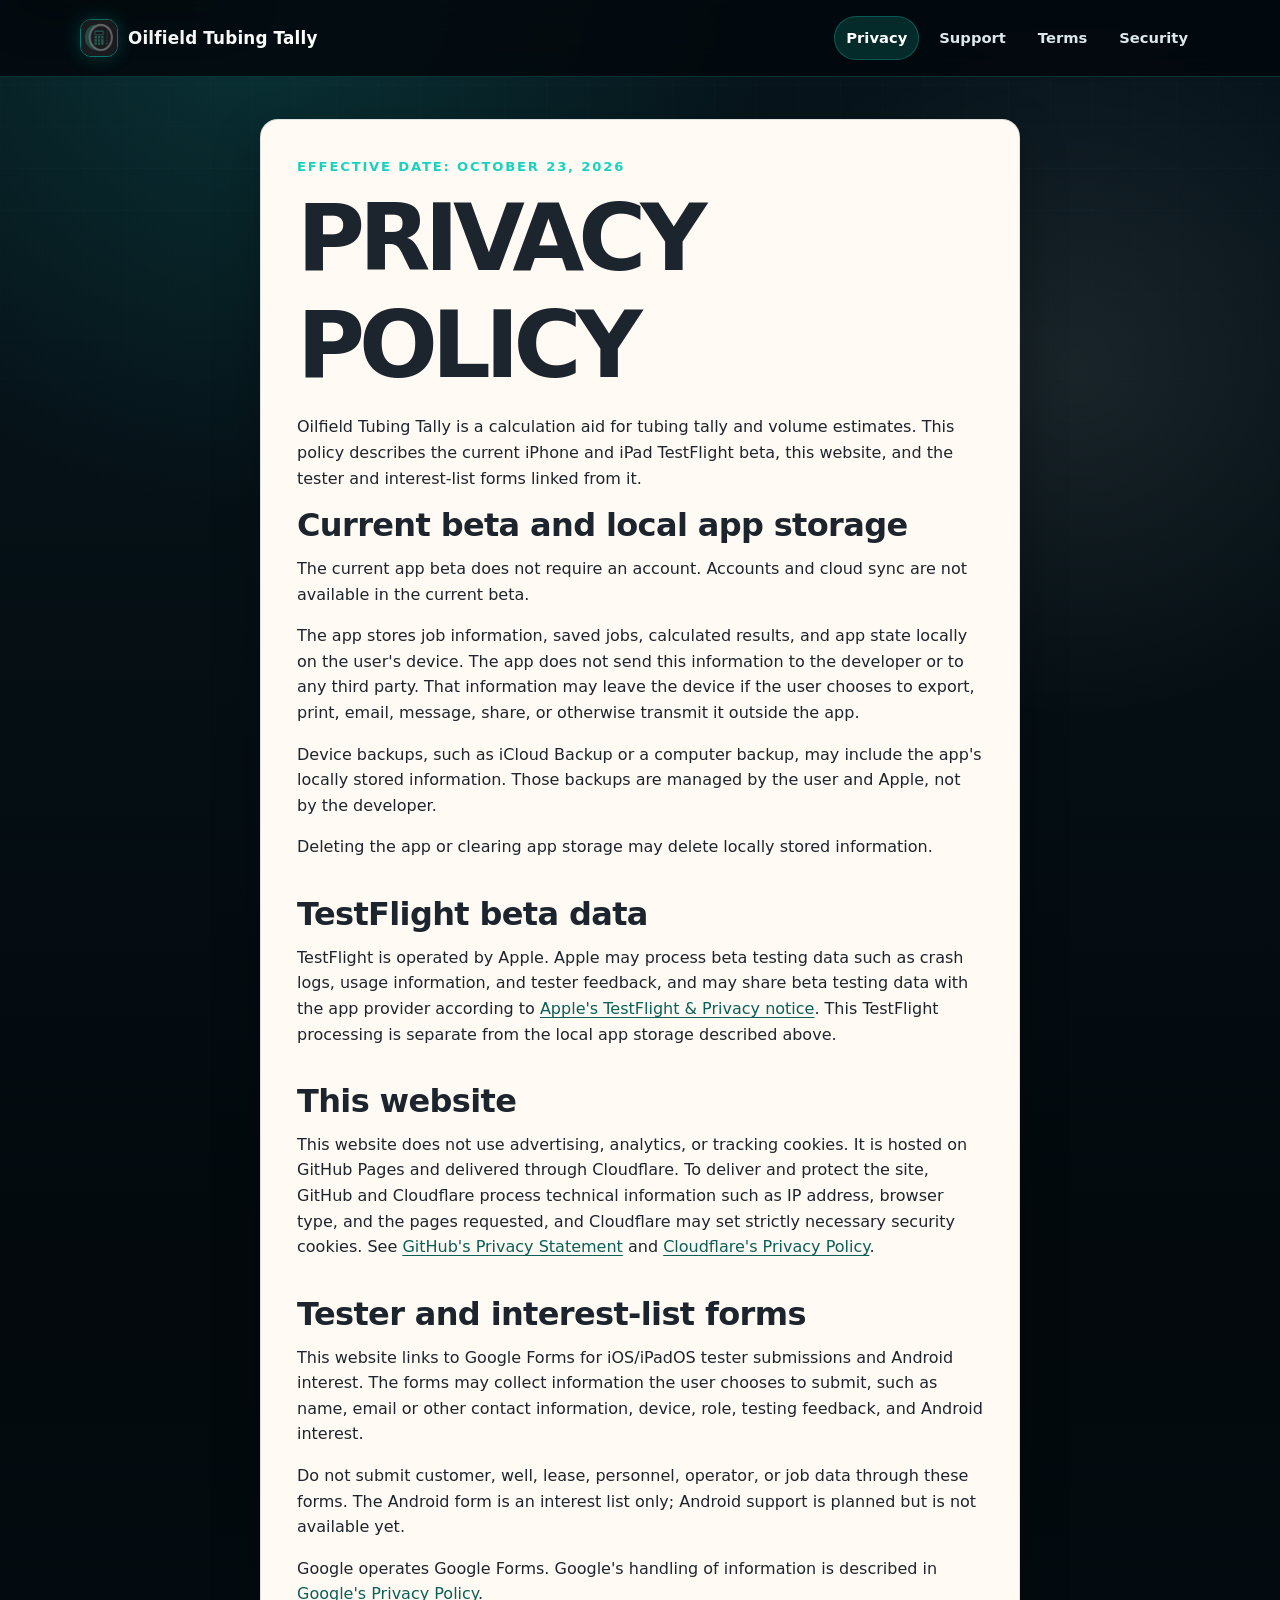
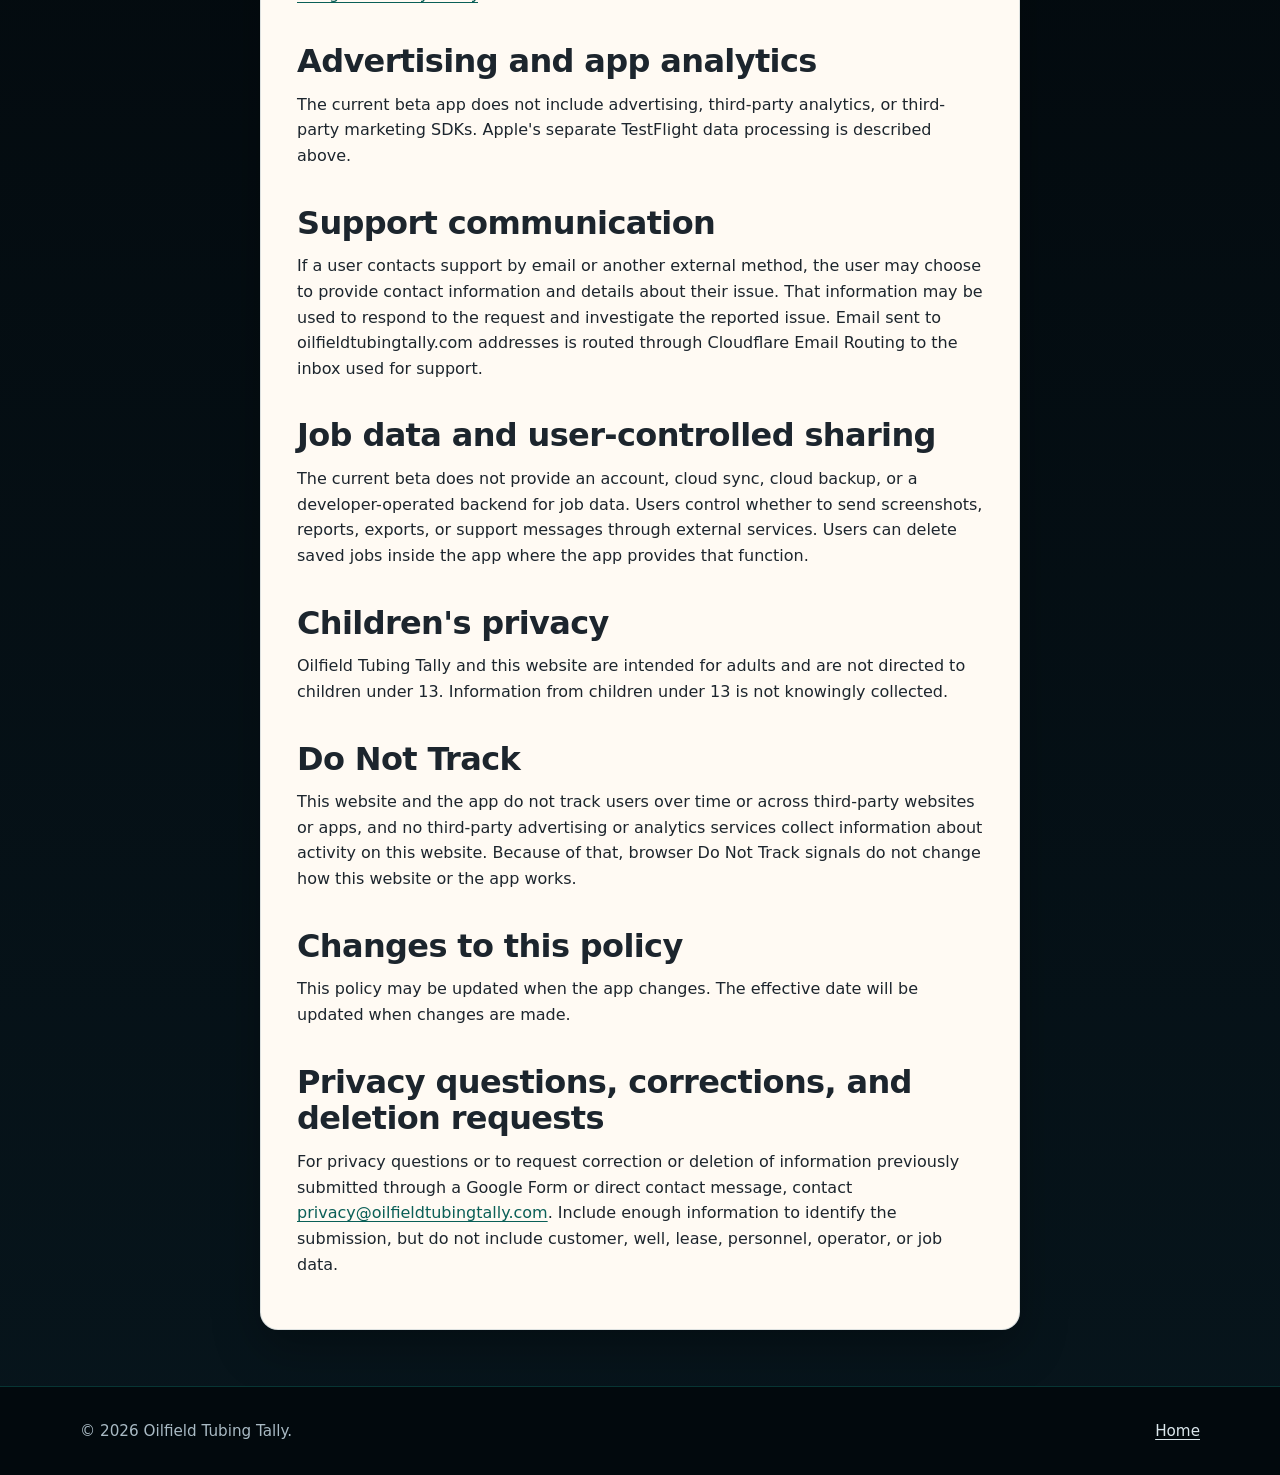
==== commit d8b18233: "Add standard site files, link previews, lighter images, and privacy updates - Convert screenshots to" ====
--- a/privacy.html
+++ b/privacy.html
@@ -5,6 +5,18 @@
     <meta name="viewport" content="width=device-width, initial-scale=1" />
     <title>Privacy Policy | Oilfield Tubing Tally</title>
     <meta name="description" content="Privacy Policy for Oilfield Tubing Tally." />
+    <link rel="canonical" href="https://oilfieldtubingtally.com/privacy.html" />
+    <meta name="theme-color" content="#061015" />
+    <meta property="og:type" content="website" />
+    <meta property="og:site_name" content="Oilfield Tubing Tally" />
+    <meta property="og:title" content="Privacy Policy | Oilfield Tubing Tally" />
+    <meta property="og:description" content="Privacy Policy for Oilfield Tubing Tally." />
+    <meta property="og:url" content="https://oilfieldtubingtally.com/privacy.html" />
+    <meta property="og:image" content="https://oilfieldtubingtally.com/og-image.png" />
+    <meta property="og:image:width" content="1200" />
+    <meta property="og:image:height" content="630" />
+    <meta property="og:image:alt" content="Oilfield Tubing Tally app icon and Job Info screen" />
+    <meta name="twitter:card" content="summary_large_image" />
     <link rel="icon" href="favicon.ico" sizes="any" />
     <link rel="apple-touch-icon" href="apple-touch-icon.png" />
     <link rel="stylesheet" href="styles.css" />
@@ -14,7 +26,7 @@
     <header class="site-header">
       <div class="container header-inner">
         <a class="site-title" href="index.html" aria-label="Oilfield Tubing Tally home">
-          <img class="site-title-icon" src="apple-touch-icon.png" alt="" aria-hidden="true" />
+          <img class="site-title-icon" src="app-icon.webp" width="360" height="360" alt="" aria-hidden="true" />
           <span>Oilfield Tubing Tally</span>
         </a>
         <nav class="site-nav" aria-label="Main navigation">
@@ -28,7 +40,7 @@
 
     <main class="container page-content narrow" id="main-content" tabindex="-1">
       <article class="card document">
-        <p class="eyebrow">Effective date: June 26, 2026</p>
+        <p class="eyebrow">Effective date: October 23, 2026</p>
         <h1>Privacy Policy</h1>
         <p>
           Oilfield Tubing Tally is a calculation aid for tubing tally and volume
@@ -42,10 +54,16 @@
           are not available in the current beta.
         </p>
         <p>
-          The app is intended to store job information, saved jobs, calculated
-          results, and app state locally on the user&apos;s device. That information
+          The app stores job information, saved jobs, calculated results, and app
+          state locally on the user&apos;s device. The app does not send this
+          information to the developer or to any third party. That information
           may leave the device if the user chooses to export, print, email, message,
           share, or otherwise transmit it outside the app.
+        </p>
+        <p>
+          Device backups, such as iCloud Backup or a computer backup, may include
+          the app&apos;s locally stored information. Those backups are managed by
+          the user and Apple, not by the developer.
         </p>
         <p>
           Deleting the app or clearing app storage may delete locally stored
@@ -60,6 +78,18 @@
           <a href="https://www.apple.com/legal/privacy/data/en/test-flight/">Apple&apos;s TestFlight &amp; Privacy notice</a>.
           This TestFlight processing is separate from the local app storage
           described above.
+        </p>
+
+        <h2>This website</h2>
+        <p>
+          This website does not use advertising, analytics, or tracking cookies.
+          It is hosted on GitHub Pages and delivered through Cloudflare. To
+          deliver and protect the site, GitHub and Cloudflare process technical
+          information such as IP address, browser type, and the pages requested,
+          and Cloudflare may set strictly necessary security cookies. See
+          <a href="https://docs.github.com/en/site-policy/privacy-policies/github-general-privacy-statement">GitHub&apos;s Privacy Statement</a>
+          and
+          <a href="https://www.cloudflare.com/privacypolicy/">Cloudflare&apos;s Privacy Policy</a>.
         </p>
 
         <h2>Tester and interest-list forms</h2>
@@ -92,7 +122,8 @@
           If a user contacts support by email or another external method, the user
           may choose to provide contact information and details about their issue.
           That information may be used to respond to the request and investigate
-          the reported issue.
+          the reported issue. Email sent to oilfieldtubingtally.com addresses is
+          routed through Cloudflare Email Routing to the inbox used for support.
         </p>
 
         <h2>Job data and user-controlled sharing</h2>
@@ -104,17 +135,34 @@
           provides that function.
         </p>
 
+        <h2>Children&apos;s privacy</h2>
+        <p>
+          Oilfield Tubing Tally and this website are intended for adults and are
+          not directed to children under 13. Information from children under 13
+          is not knowingly collected.
+        </p>
+
+        <h2>Do Not Track</h2>
+        <p>
+          This website and the app do not track users over time or across
+          third-party websites or apps, and no third-party advertising or
+          analytics services collect information about activity on this website.
+          Because of that, browser Do Not Track signals do not change how this
+          website or the app works.
+        </p>
+
         <h2>Changes to this policy</h2>
         <p>
           This policy may be updated when the app changes. The effective date will
           be updated when changes are made.
         </p>
 
-        <h2>Privacy questions and deletion requests</h2>
+        <h2>Privacy questions, corrections, and deletion requests</h2>
         <p>
-          For privacy questions or to request deletion of information previously
-          submitted through a Google Form or direct contact message, contact
-          <a href="mailto:privacy@oilfieldtubingtally.com">privacy@oilfieldtubingtally.com</a>.
+          For privacy questions or to request correction or deletion of
+          information previously submitted through a Google Form or direct
+          contact message, contact
+          <!--email_off--><a href="mailto:privacy@oilfieldtubingtally.com">privacy@oilfieldtubingtally.com</a><!--/email_off-->.
           Include enough information to identify the submission, but do not include
           customer, well, lease, personnel, operator, or job data.
         </p>
--- a/styles.css
+++ b/styles.css
@@ -201,6 +201,15 @@
   color: #ffffff;
 }
 
+a:focus-visible {
+  outline: 3px solid var(--color-accent-bright);
+  outline-offset: 3px;
+}
+
+.document a:focus-visible {
+  outline-color: var(--color-accent-dark);
+}
+
 .visually-hidden {
   position: absolute;
   width: 1px;
@@ -470,6 +479,13 @@
   color: #dbe7ec;
 }
 
+.hero-note {
+  max-width: 560px;
+  margin: 16px 0 0;
+  color: var(--color-muted);
+  font-size: 0.9rem;
+}
+
 .grid {
   display: grid;
   gap: 24px;
@@ -851,6 +867,23 @@
   color: #ffffff;
 }
 
+.button.primary:hover,
+.button.primary:focus-visible {
+  color: #ffffff;
+  background: #073f3a;
+  border-color: var(--color-accent-bright);
+  box-shadow: 0 0 0 3px rgba(24, 210, 192, 0.22), 0 14px 28px rgba(0, 0, 0, 0.24);
+  transform: translateY(-1px);
+}
+
+.button.primary:active {
+  color: #ffffff;
+  background: #052f2b;
+  border-color: var(--color-accent-bright);
+  box-shadow: 0 0 0 2px rgba(24, 210, 192, 0.18), 0 8px 18px rgba(0, 0, 0, 0.22);
+  transform: translateY(1px);
+}
+
 .button:hover,
 .button:focus-visible {
   background: var(--color-accent-dark);
@@ -865,18 +898,18 @@
   color: var(--color-accent-dark);
 }
 
-.light-panel .button:hover,
-.light-panel .button:focus-visible,
-.light-panel .button:active,
-.beta-panel .button:hover,
-.beta-panel .button:focus-visible,
-.beta-panel .button:active,
-.how-it-works .button:hover,
-.how-it-works .button:focus-visible,
-.how-it-works .button:active,
-.screenshot-panel .button:hover,
-.screenshot-panel .button:focus-visible,
-.screenshot-panel .button:active {
+.light-panel .button:not(.primary):hover,
+.light-panel .button:not(.primary):focus-visible,
+.light-panel .button:not(.primary):active,
+.beta-panel .button:not(.primary):hover,
+.beta-panel .button:not(.primary):focus-visible,
+.beta-panel .button:not(.primary):active,
+.how-it-works .button:not(.primary):hover,
+.how-it-works .button:not(.primary):focus-visible,
+.how-it-works .button:not(.primary):active,
+.screenshot-panel .button:not(.primary):hover,
+.screenshot-panel .button:not(.primary):focus-visible,
+.screenshot-panel .button:not(.primary):active {
   color: #ffffff;
   background: var(--color-accent-dark);
   border-color: var(--color-accent-bright);
@@ -939,6 +972,9 @@
 }
 
 .footer-inner a {
+  display: inline-flex;
+  align-items: center;
+  min-height: 44px;
   color: #dbe7ec;
   text-decoration-line: underline;
   text-decoration-thickness: 0.08em;
@@ -990,10 +1026,23 @@
 
   .site-nav {
     width: 100%;
+    flex-wrap: nowrap;
+    gap: clamp(4px, 1.4vw, 8px);
+    overflow-x: auto;
+    overscroll-behavior-inline: contain;
+    scrollbar-width: none;
+    -webkit-overflow-scrolling: touch;
+  }
+
+  .site-nav::-webkit-scrollbar {
+    display: none;
   }
 
   .site-nav a {
-    padding-inline: 10px;
+    flex: 0 0 auto;
+    padding-inline: clamp(8px, 2.2vw, 10px);
+    font-size: clamp(0.78rem, 3.15vw, 0.92rem);
+    white-space: nowrap;
   }
 
   .footer-nav {
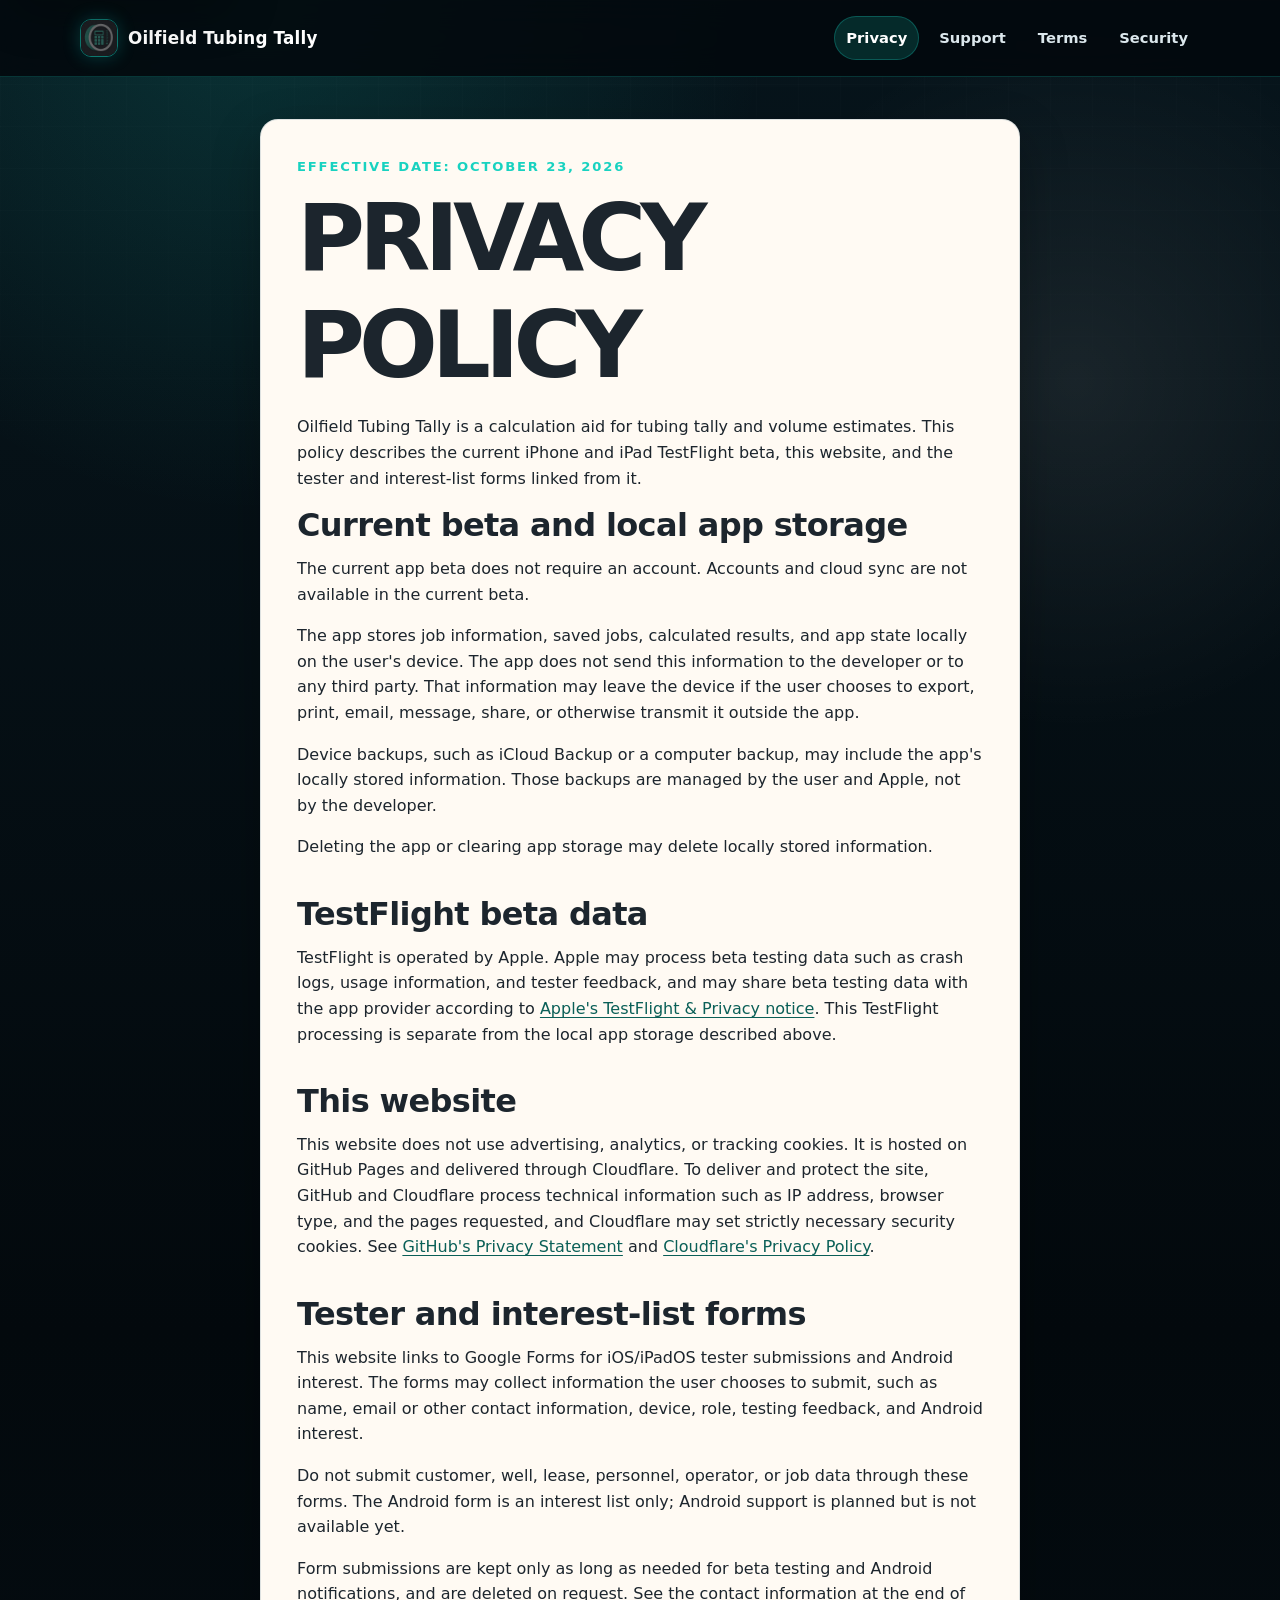
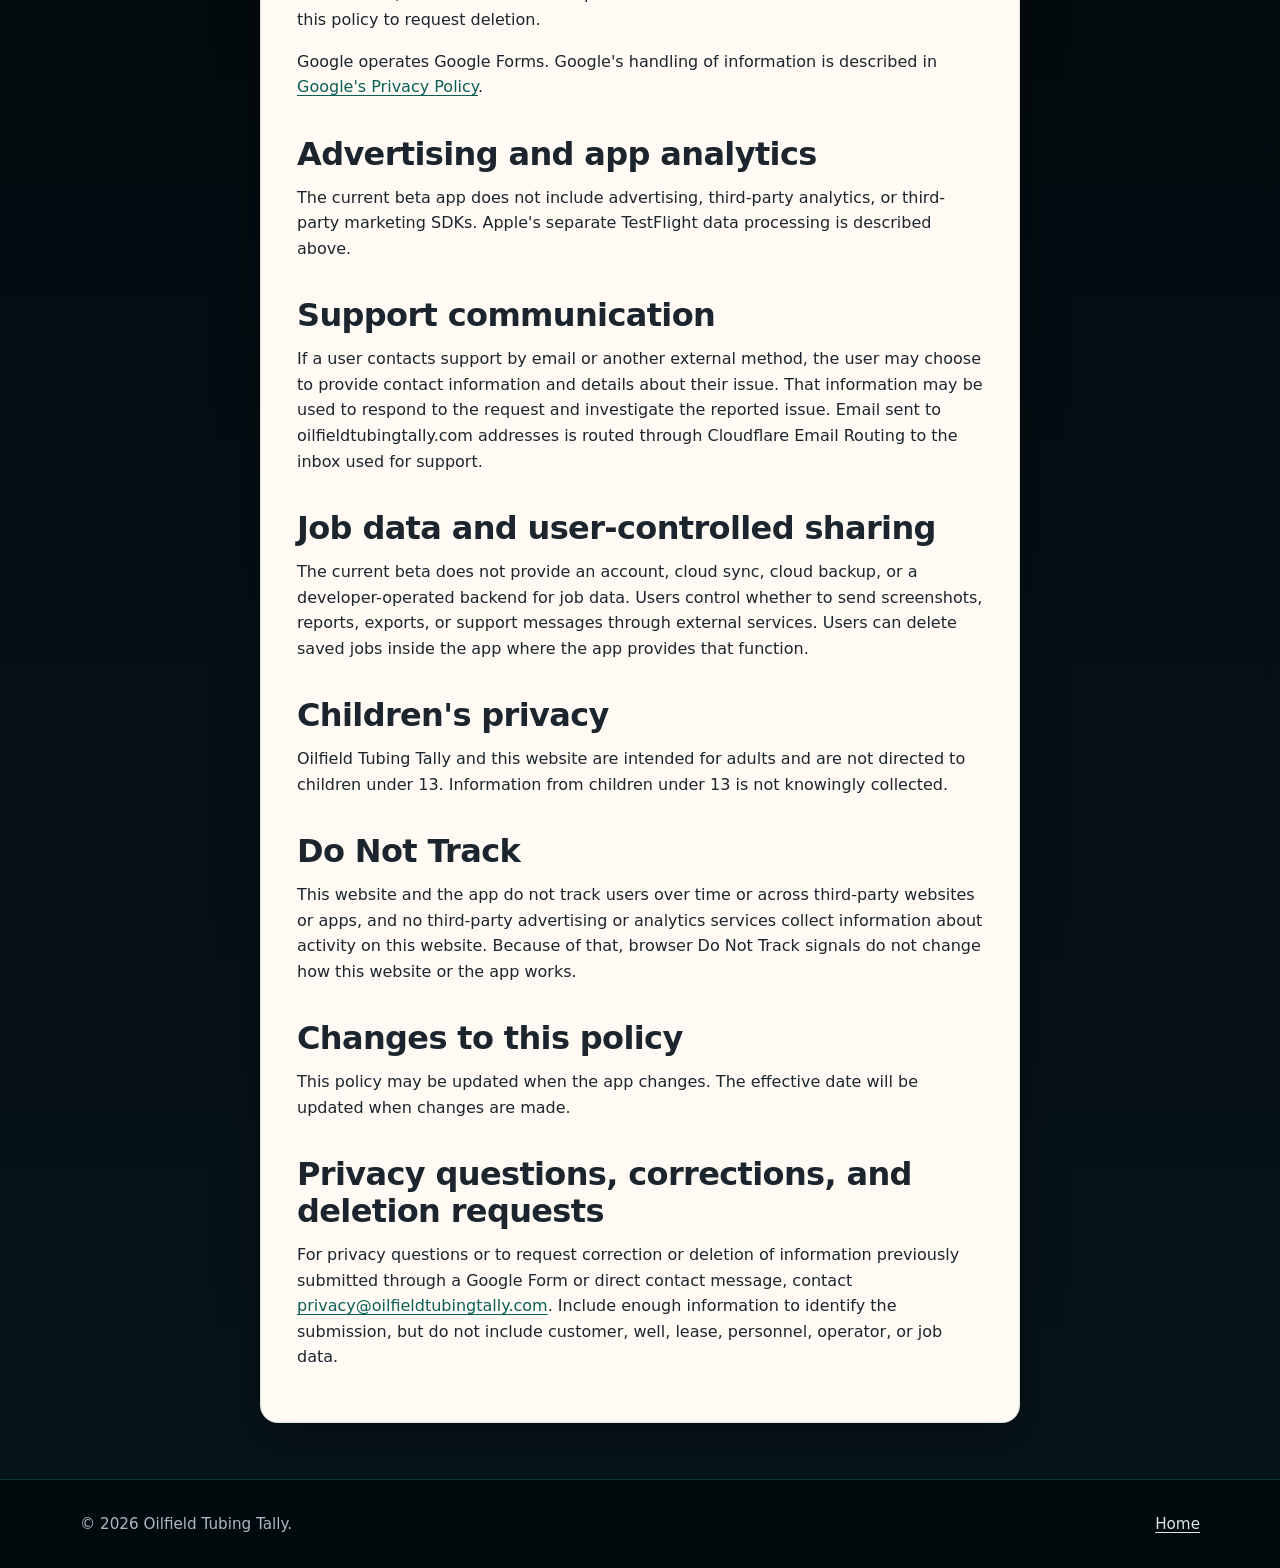
==== commit 26bb1363: "Privacy policy: say how long form submissions are kept Tester and Android interest-list submissions " ====
--- a/privacy.html
+++ b/privacy.html
@@ -105,6 +105,11 @@
           support is planned but is not available yet.
         </p>
         <p>
+          Form submissions are kept only as long as needed for beta testing and
+          Android notifications, and are deleted on request. See the contact
+          information at the end of this policy to request deletion.
+        </p>
+        <p>
           Google operates Google Forms. Google&apos;s handling of information is
           described in
           <a href="https://policies.google.com/privacy">Google&apos;s Privacy Policy</a>.
